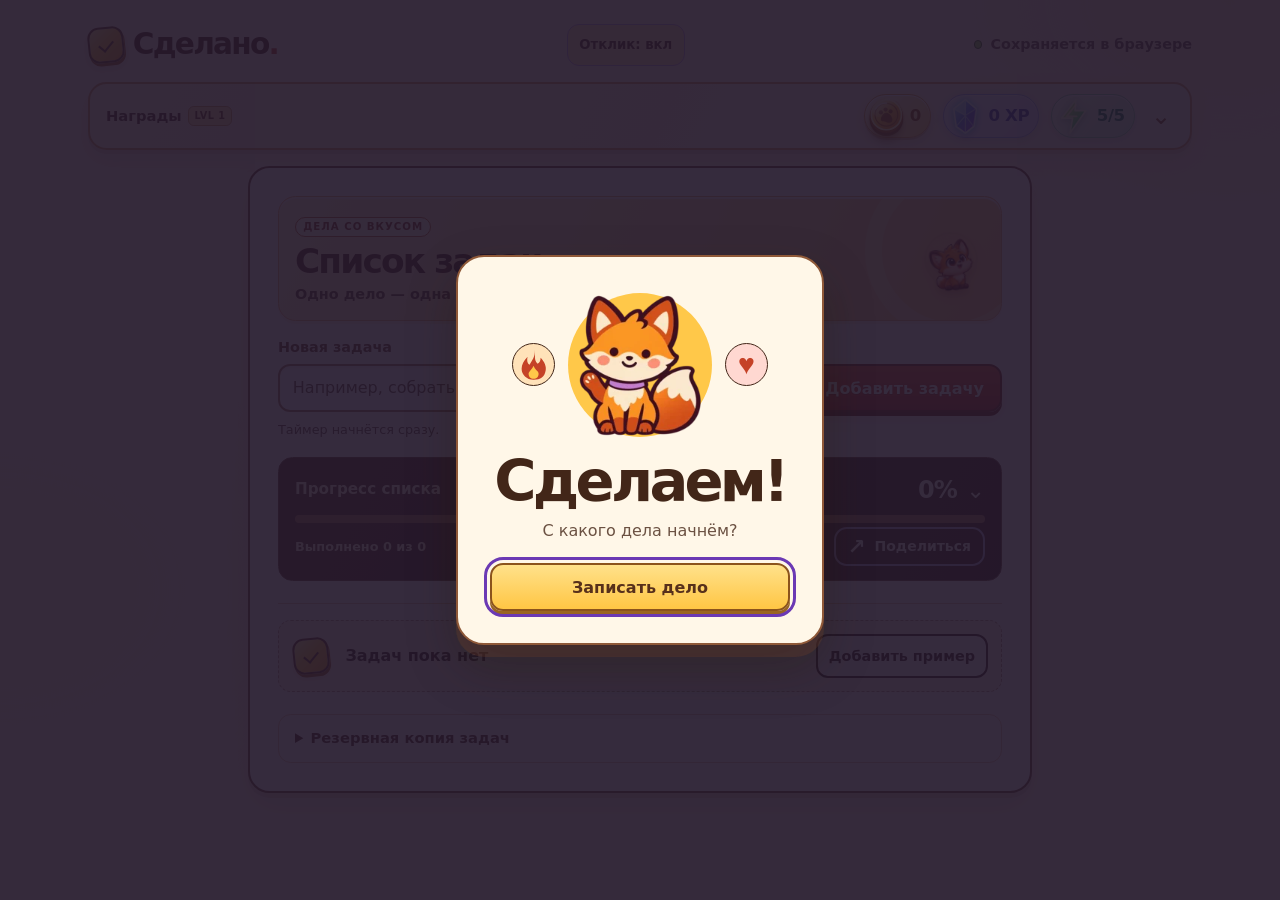
==== index.html @ 636d4db7 "feat(v2): import verified game with binary assets, tests and BitOS architecture" ====
<!doctype html>
<html lang="ru">
  <head>
    <meta charset="utf-8">
    <meta name="viewport" content="width=device-width, initial-scale=1">
    <meta name="description" content="«Сделано» — список дел с таймером. Записал задачу — время пошло. Поставил галочку — увидел, сколько времени дело было открыто. Меньше «потом». Больше «готово». Жми и делай!">
    <meta name="theme-color" content="#fff4df">
    <title>Сделано 2.0 — игровое выполнение задач</title>

    <!-- These tags form the link preview in Telegram, WhatsApp and social feeds. -->
    <meta property="og:type" content="website">
    <meta property="og:locale" content="ru_RU">
    <meta property="og:site_name" content="Сделано">

    <meta property="og:title" content="Хватит кормить задачи «завтраками». Сделано!">
    <meta property="og:description" content="«Сделано» — список дел с таймером. Записал задачу — время пошло. Поставил галочку — увидел, сколько времени дело было открыто. Меньше «потом». Больше «готово». Жми и делай!">
    <!-- Stable, publicly accessible JPEG used in Telegram/WhatsApp and social link cards. -->


    <meta property="og:image:type" content="image/jpeg">
    <meta property="og:image:width" content="1200">
    <meta property="og:image:height" content="630">
    <meta property="og:image:alt" content="Сделано. ШАГ 1 — ЗАПИШИ ЗАДАЧУ. Время пошло. Жми и делай!">
    <meta name="twitter:card" content="summary_large_image">

    <meta name="twitter:image:alt" content="Сделано. ШАГ 1 — ЗАПИШИ ЗАДАЧУ. Время пошло. Жми и делай!">
    <meta name="twitter:title" content="Хватит кормить задачи «завтраками». Сделано!">
    <meta name="twitter:description" content="«Сделано» — список дел с таймером. Записал задачу — время пошло. Поставил галочку — увидел, сколько времени дело было открыто. Меньше «потом». Больше «готово». Жми и делай!">
    <link rel="stylesheet" href="styles.css?v=cloud-1">
    <link rel="stylesheet" href="game-preview.css?v=pause-alert-1">
    <link rel="stylesheet" href="game-juice.css?v=1">
    <link rel="stylesheet" href="brand-flavor.css?v=1">
    <link rel="stylesheet" href="fox-evolution.css?v=1">
    <link rel="stylesheet" href="fox-evolution-art-v2.css?v=1">
    <link rel="stylesheet" href="fox-ceremony.css?v=31">
    <link rel="stylesheet" href="fox-microreactions.css?v=1">
    <script src="clock.js?v=open-time" defer></script>
    <script src="effects.js?v=31" defer></script>
    <script src="game.js?v=5" defer></script>
    <script src="game-preview.js?v=31" defer></script>
    <script src="focus.js?v=pause-alert-1" defer></script>
    <script src="shop.js?v=1" defer></script>
    <script src="game-juice.js?v=1" defer></script>
    <script src="fox-evolution.js?v=31" defer></script>
    <script src="fox-evolution-art-v2.js?v=1" defer></script>
    <script src="fox-ceremony.js?v=31" defer></script>
    <script src="fox-microreactions.js?v=1" defer></script>
    <script src="share-poster.js" defer></script>
    <script src="analytics.js?v=pilot-1" defer></script>
    <script src="backup.js?v=2" defer></script>
    <script src="cloud-config.js?v=1" defer></script>
    <script src="cloud-merge.js?v=2" defer></script>
    <script src="app.js?v=wallet-2" defer></script>
    <script src="cloud-sync.js?v=2" defer></script>
  </head>
  <body>
    <dialog id="welcome" class="welcome" aria-labelledby="welcome-title" aria-describedby="welcome-detail">
      <div class="welcome-art" aria-hidden="true">
        <span class="welcome-spark"><i></i></span>
        <span class="welcome-fox"><img src="assets/fox-mascot.webp" width="144" height="144" alt=""></span>
        <span class="welcome-heart">♥</span>
      </div>
      <h2 id="welcome-title">Сделаем!</h2>
      <p id="welcome-detail">С какого дела начнём?</p>
      <button type="button" id="welcome-start" class="add-button">Записать дело</button>
    </dialog>
    <div class="workspace">
      <header class="site-header">
        <div class="wordmark"><span class="brand-icon" aria-hidden="true"></span> Сделано<span class="wordmark-period">.</span></div>
        <button id="feedback-toggle" class="feedback-toggle" type="button" aria-pressed="true" title="Включить или выключить звук и вибрацию">Отклик: вкл</button>
        <p id="storage-note" class="storage-note"><span aria-hidden="true"></span> Сохраняется в браузере</p>
        <p id="storage-warning" class="storage-warning" role="status" hidden>Сохранение недоступно. Изменения могут исчезнуть после обновления страницы.</p>
      </header>

    <!-- Real XP, coin and energy economy; focus is opt-in and does not block tasks. -->
    <section id="game-preview" class="game-preview" aria-label="Игровые ресурсы">
      <button id="game-preview-toggle" class="game-preview-toggle" type="button" aria-expanded="false" aria-controls="game-preview-details">
        <span class="game-preview-caption"><strong>Награды</strong><small>LVL <span id="game-level-chip">1</span></small></span>
        <span class="game-preview-resources">
          <span id="game-coins" class="game-resource game-resource--coins" aria-label="Монеты: 0">
            <span class="game-resource-icon" aria-hidden="true">
              <svg viewBox="0 0 44 44" focusable="false"><defs><linearGradient id="sdelano-coin" x1="0" y1="0" x2="1" y2="1"><stop stop-color="#fff5a4"/><stop offset=".46" stop-color="#ffc32f"/><stop offset="1" stop-color="#e77908"/></linearGradient></defs><circle cx="22" cy="22" r="20" fill="#ad610d"/><circle cx="22" cy="20" r="18" fill="url(#sdelano-coin)" stroke="#fff2a2" stroke-width="2"/><circle cx="22" cy="20" r="13.6" fill="none" stroke="#bc7011" stroke-width="1.4"/><circle cx="15.4" cy="17.2" r="2.5" fill="#a55c0b"/><circle cx="21" cy="13.8" r="2.5" fill="#a55c0b"/><circle cx="27" cy="16.1" r="2.5" fill="#a55c0b"/><path d="M15.5 24.5c1-4.8 4-7 6.5-7s6 3 7 7c1.2 4.5-3.2 6.3-6.8 4.4-3.2-1.6-7.7.2-6.7-4.4Z" fill="#a55c0b"/><path d="M9 13c4-6 9-7 13-7" fill="none" stroke="#fff5c4" stroke-width="2" stroke-linecap="round"/></svg>
            </span>
            <span class="game-resource-amount">0</span>
          </span>
          <span id="game-xp" class="game-resource game-resource--xp" aria-label="Опыт: 0 XP">
            <span class="game-resource-icon" aria-hidden="true">
              <svg viewBox="0 0 44 44" focusable="false"><defs><linearGradient id="sdelano-crystal" x1="0" y1="0" x2="1" y2="1"><stop stop-color="#a5faff"/><stop offset=".48" stop-color="#6086fc"/><stop offset="1" stop-color="#9d50ee"/></linearGradient></defs><path d="M22 2 35 13l-3 21-10 8-11-8-3-21Z" fill="url(#sdelano-crystal)" stroke="#e0f7ff" stroke-width="2"/><path d="M22 2v40M8 13l14 8 13-8M11 34l11-13 10 13" stroke="#d7f7ff" stroke-opacity=".65" stroke-width="1.4" fill="none"/><path d="M22 2 8 13l14 8Z" fill="#d3feff" fill-opacity=".55"/><path d="M22 21 35 13l-3 21Z" fill="#473bd4" fill-opacity=".28"/></svg>
            </span>
            <span class="game-resource-amount">0 <small>XP</small></span>
          </span>
          <span id="game-energy" class="game-resource game-resource--energy" aria-label="Энергия: 5 из 5">
            <span class="game-resource-icon" aria-hidden="true">
              <svg viewBox="0 0 44 44" focusable="false"><defs><linearGradient id="sdelano-energy" x1="0" y1="0" x2="1" y2="1"><stop stop-color="#e8ff77"/><stop offset=".55" stop-color="#72eb68"/><stop offset="1" stop-color="#18bd9b"/></linearGradient></defs><path d="M25 2 8 24h13l-3 18 19-27H24Z" fill="url(#sdelano-energy)" stroke="#e9ffcb" stroke-width="2" stroke-linejoin="round"/><path d="M25 8 14 22h12" stroke="#fffbc0" stroke-opacity=".8" stroke-width="2" fill="none" stroke-linecap="round"/></svg>
            </span>
            <span class="game-resource-amount">5/5</span>
          </span>
        </span>
        <span class="game-preview-chevron" aria-hidden="true">⌄</span>
      </button>
      <div id="game-preview-details" class="game-preview-details" hidden>
        <div class="game-preview-about">
          <span class="fox-evolution-figure fox-evolution-portrait" data-fox-stage="cub" aria-hidden="true">
            <span class="fox-evolution-halo"></span><span class="fox-evolution-tail"></span>
            <span class="fox-evolution-core">
              <img src="assets/fox-mascot.webp" alt="" width="52" height="52" loading="lazy">
              <span class="game-fox-glasses"></span><span class="game-fox-scarf"></span>
            </span>
            <span class="fox-evolution-crest"></span>
          </span>
          <div>
            <strong>Награды за реальные дела</strong>
            <p>Сделал дело — получи монеты и XP. Фокус добавляет опыт, а энергия восстанавливается со временем.</p>
          </div>
        </div>
        <div class="game-level-details"><span id="game-level-label">Уровень 1</span><span id="game-level-counter">0 / 100 XP</span></div>
        <progress id="game-level-progress" class="game-level-progress" max="100" value="0" aria-label="Опыт к следующему уровню"></progress>
        <section class="fox-evolution-card" aria-label="Рост лисёнка">
          <div class="fox-evolution-card-heading">
            <strong>Лисёнок растёт с тобой</strong>
            <span id="fox-evolution-stage" class="fox-evolution-stage">Малыш · LVL 1</span>
          </div>
          <ol class="fox-evolution-roadmap" aria-label="Четыре стадии взросления">
            <li class="fox-evolution-milestone" data-stage="cub" data-unlocked="true" data-current="true" aria-current="step">Малыш</li>
            <li class="fox-evolution-milestone" data-stage="student" data-unlocked="false" data-current="false">Ученик</li>
            <li class="fox-evolution-milestone" data-stage="hero" data-unlocked="false" data-current="false">Герой</li>
            <li class="fox-evolution-milestone" data-stage="master" data-unlocked="false" data-current="false">Мастер</li>
          </ol>
          <p id="fox-evolution-next" class="fox-evolution-next">До «Ученика» — ещё 250 XP</p>
          <progress id="fox-evolution-progress" class="fox-evolution-progress" value="0" max="250" aria-label="Прогресс роста лисёнка до стадии Ученик"></progress>
        </section>
        <section id="game-focus" class="game-focus" aria-label="Фокус-сессия на 15 минут">
          <div class="game-focus-heading"><strong>Фокус · 15 минут</strong><span id="game-energy-next">Полный заряд</span></div>
          <label class="game-energy-caption" for="game-energy-progress">Заряд для фокуса · 1 единица за 60 минут</label>
          <progress id="game-energy-progress" class="game-energy-progress" value="5" max="5" aria-label="Запас энергии"></progress>
          <div class="game-focus-meter">
            <span id="game-focus-timer" class="game-focus-timer" role="timer" aria-label="Оставшееся время">15:00</span>
            <div class="game-focus-meter-copy"><strong>+5 XP за сессию</strong><span>Максимум 3 бонуса в день</span></div>
          </div>
          <progress id="game-focus-progress" class="game-focus-progress" value="0" max="900000" aria-label="Прогресс фокус-сессии"></progress>
          <div class="game-focus-actions">
            <button id="game-focus-start" type="button">Начать фокус</button>
            <button id="game-focus-pause" type="button" hidden>Пауза</button>
            <button id="game-focus-resume" type="button" hidden>Продолжить</button>
            <button id="game-focus-claim" type="button" hidden>Забрать +5 XP</button>
            <button id="game-focus-cancel" type="button" class="game-focus-cancel" hidden>Отменить</button>
          </div>
          <p id="game-focus-status" class="game-focus-status" role="status" aria-live="polite">Вкладка должна оставаться открытой. При уходе таймер ставится на паузу.</p>
          <div class="game-focus-alert-controls">
            <button id="game-focus-alert-toggle" class="game-focus-alert-toggle" type="button" aria-pressed="false">Уведомление о паузе: выкл</button>
            <p id="game-focus-alert-detail" class="game-focus-alert-detail" aria-live="polite">Необязательно: один сигнал с оставшимся временем, когда фокус встал на паузу.</p>
          </div>
          <p class="game-focus-note">При нулевой энергии список задач работает как обычно. Заряд списывается только при получении бонуса.</p>
        </section>
        <details id="game-shop" class="game-shop">
          <summary><span>Магазин лисёнка</span><span id="game-shop-balance" class="game-shop-wallet">0 монет</span></summary>
          <div class="game-shop-content">
            <div class="game-shop-intro">
              <span class="game-hero-fox game-shop-fox fox-evolution-figure" id="game-shop-fox" data-fox-stage="cub">
                <span class="fox-evolution-halo" aria-hidden="true"></span><span class="fox-evolution-tail" aria-hidden="true"></span>
                <span class="fox-evolution-core">
                  <img src="assets/fox-mascot.webp" width="96" height="96" alt="Лисёнок" loading="lazy">
                  <span class="game-fox-glasses" aria-hidden="true"></span><span class="game-fox-scarf" aria-hidden="true"></span>
                </span>
                <span class="fox-evolution-crest" aria-hidden="true"></span>
              </span>
              <p>Выполняй настоящие дела и украшай своего лисёнка. Монеты игровые, все покупки — только за успехи в приложении.</p>
            </div>
            <ul class="game-shop-grid" aria-label="Предметы магазина">
              <li class="game-shop-card" data-item="scarf">
                <span class="game-shop-icon game-shop-icon--scarf" aria-hidden="true">🧣</span>
                <span class="game-shop-name">Золотой шарфик</span>
                <span class="game-shop-card-status">Цена: 50 монет</span>
                <button class="game-shop-action" type="button">Купить · 50</button>
              </li>
              <li class="game-shop-card" data-item="glasses">
                <span class="game-shop-icon game-shop-icon--glasses" aria-hidden="true">🕶️</span>
                <span class="game-shop-name">Синие очки</span>
                <span class="game-shop-card-status">Цена: 100 монет</span>
                <button class="game-shop-action" type="button">Купить · 100</button>
              </li>
              <li class="game-shop-card" data-item="cosmic">
                <span class="game-shop-icon game-shop-icon--cosmic" aria-hidden="true">🌌</span>
                <span class="game-shop-name">Космическая тема</span>
                <span class="game-shop-card-status">Цена: 150 монет</span>
                <button class="game-shop-action" type="button">Купить · 150</button>
              </li>
              <li class="game-shop-card" data-item="sparkle">
                <span class="game-shop-icon game-shop-icon--sparkle" aria-hidden="true">✨</span>
                <span class="game-shop-name">Искры победы</span>
                <span class="game-shop-card-status">Цена: 200 монет</span>
                <button class="game-shop-action" type="button">Купить · 200</button>
              </li>
            </ul>
            <p id="game-shop-message" class="game-shop-message" role="status" aria-live="polite">Выбирай награду за достигнутые цели. Купленные предметы остаются в коллекции.</p>
            <p class="game-shop-note">Предмет покупается один раз, затем его можно надевать и снимать без дополнительных списаний.</p>
          </div>
        </details>
        <button id="game-preview-try" class="game-preview-try" type="button">Послушать награду (демо)</button>
        <p id="game-preview-feedback" class="game-preview-feedback" role="status" aria-live="polite"></p>
      </div>
      <p id="fox-evolution-notice" class="fox-evolution-notice" role="status" aria-live="polite" hidden></p>
    </section>

      <main>
        <section id="shared-achievement" class="shared-achievement" aria-labelledby="shared-achievement-heading" hidden>
          <span class="shared-kicker">Тебе бросили вызов</span>
          <h2 id="shared-achievement-heading">Чей-то результат — твой повод начать!</h2>
          <p id="shared-achievement-detail"></p>
          <button id="shared-start" class="shared-start-button" type="button">Начать свои задачи</button>
        </section>
        <div class="board">
          <section class="task-panel" aria-labelledby="page-heading">
            <div class="mini-hero">
              <div>
                <p class="flavor-kicker">Дела со вкусом</p>
                <h1 id="page-heading" tabindex="-1">Список задач</h1>
                <p>Одно дело — одна победа. Прожарим?</p>
              </div>
              <span class="game-hero-fox fox-evolution-figure" data-fox-stage="cub" aria-hidden="true">
                <span class="fox-evolution-halo"></span><span class="fox-evolution-tail"></span>
                <span class="fox-evolution-core">
                  <img class="hero-mascot" src="assets/fox-mascot.webp" width="64" height="64" alt="" decoding="async">
                  <span class="game-fox-glasses"></span><span class="game-fox-scarf"></span>
                </span>
                <span class="fox-evolution-crest"></span>
              </span>
            </div>
            <form id="task-form">
              <label for="task-title">Новая задача</label>
              <div class="form-controls">
                <input id="task-title" name="title" type="text" placeholder="Например, собрать рюкзак" maxlength="200" autocomplete="off" aria-describedby="timer-hint" required>
                <button class="add-button" type="submit">Добавить задачу</button>
              </div>
            </form>
            <div class="task-feedback">
              <p id="timer-hint" class="timer-hint">Таймер начнётся сразу.</p>
              <button id="next-break" class="task-break" type="button" hidden>Передохнуть</button>
            </div>

          <aside id="progress-panel" class="progress-panel" data-stage="first" aria-labelledby="progress-heading">
            <button id="progress-toggle" class="progress-toggle" type="button" aria-expanded="false" aria-controls="progress-details">
              <span id="progress-heading" class="progress-label">Прогресс списка</span>
              <span id="percentage" class="percentage" aria-hidden="true">0%</span>
              <span class="progress-chevron" aria-hidden="true">⌄</span>
            </button>
            <progress id="progress" max="100" value="0" aria-label="Доля выполненных задач"></progress>
            <div class="progress-meta">
              <p id="progress-summary" class="progress-summary" role="status">Выполнено 0 из 0</p>
            <div class="share-progress-block">
              <button id="share-progress" aria-label="Поделиться прогрессом" class="share-progress-button" type="button" aria-haspopup="dialog" aria-controls="share-dialog" aria-describedby="share-progress-hint">
                <span class="share-arrow" aria-hidden="true">↗</span>
                Поделиться
              </button>
              <p id="share-progress-hint" class="share-progress-hint">Личные задачи останутся у тебя.</p>
            </div>
            </div>
            <div id="progress-details" hidden>
            <section id="first-step-guide" class="first-step-guide" aria-labelledby="first-step-title">
              <p id="first-step-label" class="first-step-kicker">МИССИЯ 1 ИЗ 2</p>
              <h3 id="first-step-title">Запиши одно небольшое дело</h3>
              <p id="first-step-detail">Например, собрать рюкзак.</p>
              <button id="first-step-cta" class="first-step-button" type="button">Записать первый шаг</button>
            </section>
            <section id="first-win-card" class="first-win-card" aria-labelledby="first-win-title" hidden>
              <h3 id="first-win-title">Первый шаг сделан!</h3>
              <p id="first-win-detail">Твоё первое дело готово.</p>
              <div class="first-win-actions">
                <button id="first-win-next" class="first-win-next" type="button">Записать ещё одно дело</button>
                <button id="first-win-share" class="first-win-share" type="button">Поделиться победой</button>
              </div>
            </section>
            <section id="three-steps-card" class="three-steps-card" aria-labelledby="three-steps-title" hidden>
              <p class="three-steps-kicker">ДОСТИЖЕНИЕ ОТКРЫТО</p>
              <div class="three-steps-number" aria-hidden="true">3</div>
              <h3 id="three-steps-title">3 ШАГА СДЕЛАНО!</h3>
              <p class="three-steps-description">Теперь твой рекорд — три готовых дела.</p>
              <div class="three-steps-actions">
                <button id="three-steps-next" class="three-steps-next" type="button">Следующий шаг</button>
                <button id="three-steps-share" class="three-steps-share" type="button">Поделиться достижением</button>
              </div>
            </section>
            <div id="next-action" class="next-action" hidden>
              <p id="next-step">Следующий шаг</p>
              <p id="next-detail">Выберите дело, которое хотите сделать первым.</p>
              <button id="next-action-button" class="next-action-button" type="button">Продолжить</button>
            </div>
            <section class="milestone-roadmap" aria-labelledby="milestone-heading">
              <div class="milestone-roadmap-heading">
                <h3 id="milestone-heading">Достижения</h3>
                <span class="milestone-record" id="milestone-record">Рекорд списка — 0</span>
              </div>
              <ol id="milestone-track" class="milestone-track" aria-label="Этапы достижений">
                <li data-goal="1" aria-label="1 шаг: ещё не достигнуто">
                  <span class="milestone-mark" aria-hidden="true">1</span><span class="milestone-label">СТАРТ</span>
                </li>
                <li data-goal="3" aria-label="3 шага: ещё не достигнуто">
                  <span class="milestone-mark" aria-hidden="true">3</span><span class="milestone-label">РИТМ</span>
                </li>
                <li data-goal="5" aria-label="5 шагов: ещё не достигнуто">
                  <span class="milestone-mark" aria-hidden="true">5</span><span class="milestone-label">ТЕМП</span>
                </li>
                <li data-goal="10" aria-label="10 шагов: ещё не достигнуто">
                  <span class="milestone-mark" aria-hidden="true">10</span><span class="milestone-label">СЕРИЯ</span>
                </li>
              </ol>
              <progress id="milestone-next-progress" class="milestone-next-progress" max="1" value="0" aria-label="Прогресс к следующему достижению"></progress>
              <p id="milestone-next-label" class="milestone-next-label" role="status">До отметки 1 — ещё 1 дело.</p>
            </section>
            </div>
          </aside>

            <div class="task-section">
              <div id="filter-group" class="filters" role="group" aria-label="Фильтр задач" hidden>
                <button type="button" data-filter="all" aria-pressed="true">Все</button>
                <button type="button" data-filter="active" aria-pressed="false">В работе</button>
                <button type="button" data-filter="done" aria-pressed="false">Готово</button>
              </div>
              <p id="completion-hint" hidden>После галочки покажем следующее дело, а в конце — «Готово».</p>
              <ul id="tasks" class="task-list" role="list"></ul>
              <button id="completed-toggle" class="completed-toggle" type="button" aria-controls="tasks" aria-expanded="false" hidden>
                <span id="completed-toggle-label">Показать выполненные · 0</span>
                <span class="completed-chevron" aria-hidden="true">⌄</span>
              </button>
              <div id="empty-state" class="empty-state">
                <span class="empty-icon brand-icon" aria-hidden="true"></span>
                <div><p><strong>Задач пока нет</strong></p></div>
                <button id="sample-button" class="outline-button" type="button">Добавить пример</button>
              </div>
              <p id="pilot-note" class="pilot-note" hidden>
                Ты участвуешь в исследовании «Сделано». Счётчики хранятся только на этом устройстве.
                <a href="pilot/">Посмотреть результат и отправить отзыв</a>
              </p>
              <div id="filtered-empty" class="filtered-empty" hidden>
                <p id="filtered-message"></p>
                <button id="clear-filter" class="outline-button" type="button">Показать все</button>
              </div>

              <details id="cloud-sync" class="backup-tools cloud-sync" hidden>
                <summary>Синхронизация между устройствами</summary>
                <div class="backup-content">
                  <p>По желанию подключи облачный аккаунт. Задачи и их названия будут храниться в защищённой базе Supabase и доступны на твоих устройствах. Без входа всё остаётся только в браузере.</p>
                  <div id="cloud-auth-actions">
                    <label for="cloud-email">Электронная почта для входа</label>
                    <input id="cloud-email" type="email" autocomplete="email" required placeholder="you@example.com">
                    <button id="cloud-signin" class="backup-button" type="button">Получить ссылку для входа</button>
                  </div>
                  <div id="cloud-signed-in" hidden>
                    <p>Аккаунт: <strong id="cloud-account"></strong></p>
                    <div class="backup-preview">
                      <button id="cloud-sync-now" class="backup-button" type="button">Синхронизировать сейчас</button>
                      <button id="cloud-signout" class="backup-cancel" type="button">Выйти</button>
                    </div>
                  </div>
                  <div class="backup-preview">
                    <button id="cloud-wallet-toggle" class="backup-button" type="button" hidden>Включить перенос монет и магазина</button>
                  </div>
                  <p id="cloud-wallet-detail" class="backup-hint">Игровые ресурсы пока хранятся только на этом устройстве.</p>
                  <p id="cloud-status" class="backup-status" role="status" aria-live="polite"></p>
                  <p class="backup-hint">Нужен интернет. Если изменения на устройствах конфликтуют, синхронизация останавливается без перезаписи. Перед подключением сохрани резервную копию JSON.</p>
                </div>
              </details>
              <details id="backup-tools" class="backup-tools">
                <summary>Резервная копия задач</summary>
                <div class="backup-content">
                  <p>Полная копия v2 сохраняет задачи, достижения, монеты, XP, энергию и купленные предметы. Файл содержит личные названия задач — никому не передавай без необходимости.</p>
                  <button id="backup-download" class="backup-button" type="button">Скачать полную копию (.json)</button>
                  <label for="backup-file">Восстановить из файла</label>
                  <input id="backup-file" type="file" accept=".json,application/json" aria-describedby="backup-file-hint">
                  <p id="backup-file-hint" class="backup-hint">Поддерживаются копии v1 и v2. Задачи добавляются без дублей. Кошелёк v2 переносится только в пустую игровую коллекцию либо при точном совпадении: разные непустые кошельки не складываются.</p>
                  <div id="backup-preview" class="backup-preview" hidden>
                    <p id="backup-preview-summary"></p>
                    <button id="backup-import" class="backup-button" type="button">Добавить задачи из копии</button>
                    <button id="backup-cancel" class="backup-cancel" type="button">Отмена</button>
                  </div>
                  <p id="backup-status" class="backup-status" role="status" aria-live="polite"></p>
                </div>
              </details>
            </div>
          </section>


        </div>
      </main>
    </div>

    <template id="task-template">
      <li class="task">
        <label class="task-label">
          <input class="task-checkbox" type="checkbox" aria-describedby="completion-hint">
          <span class="task-copy"><span class="task-title"></span><span class="task-clock"></span></span>
        </label>
        <button class="edit-button" type="button"><span aria-hidden="true">✎</span></button>
        <button class="delete-button" type="button"><span class="trash-icon" aria-hidden="true"></span></button>
        <form class="task-edit-form" hidden>
          <label class="task-edit-label">Название задачи
            <input class="task-edit-input" type="text" maxlength="200" autocomplete="off" required>
          </label>
          <div class="task-edit-actions">
            <button class="task-edit-save" type="submit">Сохранить</button>
            <button class="task-edit-cancel" type="button">Отмена</button>
          </div>
        </form>
      </li>
    </template>
    <dialog id="share-dialog" class="share-dialog" aria-labelledby="share-dialog-title" aria-describedby="share-dialog-description">
      <div class="share-dialog-header">
        <h2 id="share-dialog-title">Поделиться результатом</h2>
        <button id="share-close" class="share-close" type="button" aria-label="Закрыть окно отправки">×</button>
      </div>
      <div class="share-score">
        <strong id="share-preview-percentage">0%</strong>
        <span id="share-preview-summary">Выполнено 0 из 0</span>
      </div>
      <p id="share-dialog-description" class="share-dialog-description">Отправь карточку и ссылку другу.</p>
      <div id="share-empty-action" class="share-empty-action" hidden>
        <p>Добавь первую задачу, чтобы поделиться прогрессом.</p>
        <button id="share-create-task" class="share-primary" type="button">Записать задачу</button>
      </div>
      <div id="share-actions" class="share-actions">
        <div class="share-photo-options">
          <img id="share-poster-preview" class="share-personal-preview" src="assets/share-step-1-v2.jpg" width="1200" height="630" loading="lazy" alt="ШАГ: запиши первую задачу — твой ход!">
          <button id="share-image-native" class="share-primary" type="button" hidden>Отправить карточку и ссылку</button>
          <a id="share-image-download" class="share-photo-download" href="assets/share-step-1-v2.jpg" download="sdelano-shag-1.jpg">Скачать общий постер</a>
        </div>
        <button id="share-copy" class="share-copy-button" type="button">Скопировать текст и ссылку</button>
        <button id="share-native" class="share-copy-button" type="button" hidden>Отправить только ссылку</button>
        <div class="share-providers" role="group" aria-label="Отправить ссылку">
          <a id="share-telegram" href="https://t.me/" target="_blank" rel="noopener noreferrer">Ссылка в Telegram</a>
          <a id="share-whatsapp" href="https://wa.me/" target="_blank" rel="noopener noreferrer">Ссылка в WhatsApp</a>
        </div>
        <details id="share-manual" class="share-manual">
          <summary>Показать текст и ссылку</summary>
          <label class="share-field-label" for="share-ready-text">Текст для отправки вручную</label>
          <textarea id="share-ready-text" class="share-ready-text" rows="5" readonly spellcheck="false"></textarea>
        </details>
      </div>
      <p id="share-feedback" class="share-feedback" role="status" aria-live="polite"></p>
    </dialog>
  </body>
</html>
---- styles.css ----
:root {
  color-scheme: light;
  --paper: #fff7e7;
  --card: #fffdf7;
  --ink: #2c1922;
  --muted: #69534e;
  --line: #e7d4b9;
  --red: #bd351f;
  --plum: #2e2250;
  --lilac: #eadfff;
  --sun: #ffd45f;
  --lime: #e0f58e;
  --focus: #6636a3;
  font-family: "Segoe UI", system-ui, sans-serif;
  color: var(--ink);
  background: var(--paper);
  line-height: 1.5;
}

*, *::before, *::after { box-sizing: border-box; }
[hidden] { display: none !important; }
body, p, h1, h2 { margin: 0; }
button, input { font: inherit; }
button { cursor: pointer; }

:focus-visible {
  outline: 3px solid var(--focus);
  outline-offset: 3px;
}

.workspace {
  width: min(100% - 3rem, 69rem);
  margin-inline: auto;
  padding-block: 1.5rem 3rem;
}

.site-header {
  display: flex;
  align-items: center;
  justify-content: space-between;
  gap: .75rem 1.5rem;
  flex-wrap: wrap;
  margin-block-end: .85rem;
}

.wordmark {
  display: flex;
  align-items: center;
  font-size: 1.55rem;
  font-weight: 850;
  letter-spacing: -.055em;
  line-height: 1;
}

.wordmark-period { color: var(--red); }

.brand-icon {
  display: grid;
  flex: 0 0 auto;
  place-items: center;
  width: 2.25rem;
  aspect-ratio: 1;
  margin-inline-end: .55rem;
  border: 2px solid var(--ink);
  border-radius: .7rem;
  color: var(--ink);
  background: var(--sun);
  transform: rotate(-6deg);
}

.brand-icon::before {
  width: .9rem;
  height: .55rem;
  border: solid currentColor;
  border-width: 0 0 .17rem .17rem;
  content: "";
  transform: translateY(-12%) rotate(-45deg);
}

.storage-note, .storage-warning {
  font-size: .9rem;
  font-weight: 600;
}

.storage-note {
  display: flex;
  align-items: center;
  gap: .5rem;
  color: var(--muted);
}

.storage-note span {
  width: .55rem;
  aspect-ratio: 1;
  border: 1px solid #426525;
  border-radius: 50%;
  background: #9cce5e;
}

.storage-warning { color: #a02920; }

.add-button, .outline-button {
  display: inline-flex;
  align-items: center;
  justify-content: center;
  min-height: 3rem;
  padding: .65rem 1rem;
  border: 2px solid var(--ink);
  border-radius: .75rem;
  font-weight: 750;
  line-height: 1.2;
  text-align: center;
}

.add-button {
  box-shadow: 0 .22rem 0 var(--ink);
}

.add-button:active {
  box-shadow: 0 .06rem 0 var(--ink);
  transform: translateY(.16rem);
}

.board {
  display: grid;
  grid-template-columns: minmax(0, 1.82fr) minmax(16rem, 1fr);
  align-items: start;
  gap: clamp(.9rem, 2.5vw, 1.5rem);
}

.task-panel, .progress-panel {
  min-width: 0;
  padding: clamp(1rem, 3vw, 1.75rem);
  border: 1.5px solid var(--ink);
  border-radius: 1.35rem;
  box-shadow: 0 .2rem 0 #2c192233;
}

.task-panel { background: var(--card); }

.mini-hero {
  display: flex;
  align-items: center;
  justify-content: space-between;
  gap: .5rem;
  margin-block-end: .95rem;
  padding: clamp(.75rem, 3vw, 1rem);
  border-radius: .9rem;
  background: var(--lilac);
}

.mini-hero h1 {
  font-size: clamp(1.65rem, 5vw, 2.15rem);
  font-weight: 850;
  line-height: 1.12;
  letter-spacing: -.04em;
}

.mini-hero p {
  margin-block-start: .3rem;
  color: var(--plum);
  font-size: .9rem;
  line-height: 1.35;
}

.hero-mascot {
  display: block;
  flex: none;
  width: clamp(3.25rem, 14vw, 4.25rem);
  height: auto;
  animation: mascot-hello .6s ease-out;
}

/* The regular form is ready underneath the brief first-visit greeting. */
.welcome {
  width: min(23rem, calc(100% - 2rem));
  max-height: calc(100% - 2rem);
  margin: auto;
  padding: clamp(1.25rem, 5vw, 2rem);
  border: 2px solid var(--ink);
  border-radius: 1.75rem;
  box-shadow: 0 .4rem 0 var(--ink);
  color: var(--ink);
  background: var(--paper);
  text-align: center;
}
.welcome::backdrop { background: #21162be8; }
.welcome-art {
  display: flex;
  align-items: center;
  justify-content: center;
  gap: clamp(.35rem, 2vw, .8rem);
  margin: .25rem auto 1rem;
}
.welcome-fox {
  display: grid;
  place-items: center;
  width: min(48%, 9rem);
  aspect-ratio: 1;
  border-radius: 50%;
  background: var(--sun);
}
.welcome-fox img { display: block; width: 100%; height: auto; }
.welcome-spark, .welcome-heart {
  display: grid;
  width: 2.7rem;
  height: 2.7rem;
  place-items: center;
  border: 1.5px solid var(--ink);
  border-radius: 50%;
}
.welcome-spark { background: #ffe2b9; }
.welcome-spark i {
  position: relative;
  width: 26px;
  height: 30px;
  background: var(--red);
  clip-path: path("M14 0C15 6 13 10 17 14C19 13 20 11 20 8C24 12 26 17 25 21C24 27 20 30 13 30C6 30 1 25 1 19C1 15 3 11 7 7C6 11 7 14 9 15C11 11 15 7 14 0Z");
}
.welcome-spark i::after {
  position: absolute;
  inset: 0;
  background: var(--sun);
  clip-path: path("M13 16C14 20 18 21 18 24C18 27 16 29 13 29C10 29 8 27 8 24C8 22 11 20 13 16Z");
  content: "";
}
.welcome-heart {
  color: var(--red);
  background: #ffd8d1;
  font: 1.8rem/1 Georgia, serif;
}
.welcome h2 {
  font-size: clamp(2.8rem, 10vw, 3.6rem);
  font-weight: 900;
  letter-spacing: -.065em;
  line-height: 1;
}
.welcome p { margin: .55rem 0 1.25rem; color: var(--muted); }
.welcome .add-button { width: 100%; background: var(--sun); color: var(--ink); }
.progress-panel[data-stage="done"] .percentage::after {
  margin-inline-start: .22em;
  color: #ffb6af;
  font: .48em/1 Georgia, serif;
  vertical-align: middle;
  content: "♥" / "";
}
@keyframes welcome-pop {
  from { transform: translateY(.3rem) scale(.88); opacity: .55; }
  to { transform: none; opacity: 1; }
}
@media (prefers-reduced-motion: no-preference) {
  .welcome[open] .welcome-spark { animation: welcome-pop .3s ease-out backwards; }
  .welcome[open] .welcome-fox { animation: welcome-pop .4s .22s ease-out backwards; }
  .welcome[open] .welcome-heart { animation: welcome-pop .38s .6s ease-out backwards; }
}
@media (max-height: 26rem) {
  .welcome { padding: .8rem 1.25rem; }
  .welcome-art { margin: 0 auto .4rem; }
  .welcome-fox { width: 4.5rem; }
  .welcome h2 { font-size: 2.2rem; }
  .welcome p { margin: .2rem 0 .65rem; }
}

#task-form > label {
  display: block;
  width: fit-content;
  margin-block-end: .375rem;
  color: var(--muted);
  font-size: .9rem;
  font-weight: 650;
}

.form-controls {
  display: flex;
  gap: .625rem;
}

#task-title {
  flex: 1 1 0;
  min-width: 0;
  min-height: 3rem;
  padding: .55rem .8rem;
  border: 1.5px solid #967c72;
  border-radius: .75rem;
  color: var(--ink);
  background: #fff;
}

#task-title::placeholder { color: var(--muted); }

.add-button {
  color: #fff8e9;
  background: var(--red);
}

.add-button:hover { background: #9f2919; }

.task-section {
  margin-block-start: 1.35rem;
  padding-block-start: 1.05rem;
  border-block-start: 1px solid var(--line);
}

.filters {
  display: flex;
  flex-wrap: wrap;
  gap: .5rem;
  margin-block-end: .8rem;
}

.filters button {
  max-width: 100%;
  min-height: 2.75rem;
  padding: .4rem .75rem;
  border: 1px solid #ba9e8b;
  border-radius: .65rem;
  color: var(--ink);
  background: var(--card);
  font-size: .9rem;
  font-weight: 650;
  overflow-wrap: anywhere;
}

.filters button:hover { background: var(--paper); }
.filters button[aria-pressed="true"] {
  border-color: var(--plum);
  color: var(--plum);
  background: var(--lilac);
}

.task-list {
  display: grid;
  gap: .5rem;
  margin: 0;
  padding: 0;
  list-style: none;
}

.task {
  display: flex;
  align-items: center;
  gap: .25rem;
  padding-inline-end: .375rem;
  border: 1px solid #ddc9b0;
  border-radius: .75rem;
  background: #fff8e9;
}

.task:has(.task-checkbox:checked) {
  border-color: #bdcf8e;
  background: #f0f7dc;
}

.task-label {
  display: flex;
  flex: 1;
  align-items: center;
  gap: .7rem;
  min-width: 0;
  min-height: 3.15rem;
  padding: .625rem .7rem;
  cursor: pointer;
}

.task-checkbox {
  flex: 0 0 auto;
  width: 1.5rem;
  height: 1.5rem;
  margin: 0;
  accent-color: #446124;
  cursor: pointer;
}

.task-title { overflow-wrap: anywhere; }

.task:has(.task-checkbox:checked) .task-title {
  color: #495339;
  text-decoration: line-through;
}

.delete-button {
  display: grid;
  flex: 0 0 auto;
  place-items: center;
  width: 2.75rem;
  height: 2.75rem;
  padding: 0;
  border: 1px solid transparent;
  border-radius: .55rem;
  color: var(--muted);
  background: transparent;
}

.delete-button:hover {
  color: #971c29;
  background: #f9e3df;
}

.trash-icon {
  position: relative;
  width: .75rem;
  height: .75rem;
  margin-top: .25rem;
  border: 1.5px solid currentColor;
  border-top: 0;
  border-radius: 0 0 .15rem .15rem;
}

.trash-icon::before, .trash-icon::after {
  position: absolute;
  left: 50%;
  content: "";
  transform: translateX(-50%);
}

.trash-icon::before {
  top: -.125rem;
  width: 1rem;
  border-top: 1.5px solid;
}

.trash-icon::after {
  top: -.3125rem;
  width: .375rem;
  height: .25rem;
  border: 1.5px solid;
  border-bottom: 0;
  border-radius: .125rem .125rem 0 0;
}

.empty-state, .filtered-empty {
  display: flex;
  flex-wrap: wrap;
  align-items: center;
  gap: .65rem .9rem;
  padding: .8rem;
  border: 1px dashed #bb9c81;
  border-radius: .8rem;
  background: var(--paper);
}

.empty-state > div, .filtered-empty > p { flex: 1 1 11rem; }
.empty-icon { margin-inline: .1rem; background: var(--lilac); }

.outline-button {
  min-height: 2.75rem;
  padding-inline: .7rem;
  color: var(--ink);
  background: var(--card);
  font-size: .9rem;
}

.outline-button:hover { background: var(--lilac); }

.progress-panel {
  --progress-track: #655580;
  --progress-fill: var(--sun);
  --progress-muted: #e9dffb;
  color: #fff8e9;
  background: var(--plum);
}

.progress-panel[data-stage="done"] {
  --progress-track: #b2c879;
  --progress-fill: #42561f;
  --progress-muted: #34441f;
  color: var(--ink);
  background: var(--lime);
}

.progress-panel h2 {
  color: var(--progress-muted);
  font-size: 1.05rem;
  font-weight: 750;
}

.percentage {
  margin-block: .2rem .65rem;
  font-size: clamp(2.6rem, 6vw, 4.35rem);
  font-weight: 830;
  line-height: 1;
  letter-spacing: -.07em;
  font-variant-numeric: tabular-nums;
}

#progress {
  display: block;
  width: 100%;
  height: .625rem;
  overflow: hidden;
  appearance: none;
  border: 0;
  border-radius: 1rem;
  accent-color: var(--progress-fill);
  color: var(--progress-fill);
  background: var(--progress-track);
}

#progress::-webkit-progress-bar { background: var(--progress-track); }
#progress::-webkit-progress-value { border-radius: 1rem; background: var(--progress-fill); }
#progress::-moz-progress-bar { border-radius: 1rem; background: var(--progress-fill); }

.progress-summary {
  margin-block-start: .6rem;
  color: var(--progress-muted);
  font-weight: 650;
}

/* Share a small win without revealing the private task list. */
.share-progress-block {
  display: flex;
  flex-direction: column;
  align-items: flex-start;
  gap: .45rem;
  margin-block-start: 1rem;
}
.share-progress-button {
  display: inline-flex;
  align-items: center;
  justify-content: center;
  gap: .55rem;
  width: 100%;
  min-height: 3rem;
  padding: .65rem .85rem;
  border: 2px solid #fff8e9;
  border-radius: .8rem;
  color: #2e2250;
  background: var(--sun);
  font-weight: 850;
  line-height: 1.2;
  text-align: center;
  box-shadow: 0 .2rem 0 #1e1436;
  transition: transform .15s ease, box-shadow .15s ease;
}
.share-progress-button:not(:disabled):hover { background: #ffe18a; }
.progress-panel[data-stage="first"] .share-progress-button {
  border-color: #bcabdc;
  color: #fff8e9;
  background: transparent;
  box-shadow: none;
}
.progress-panel[data-stage="first"] .share-progress-button:hover { background: #493969; }
.share-progress-button:not(:disabled):active {
  transform: translateY(.15rem);
  box-shadow: 0 .05rem 0 #1e1436;
}
.share-progress-button:disabled {
  cursor: not-allowed;
  opacity: .55;
  box-shadow: none;
}
.share-arrow { font-size: 1.35rem; line-height: .8; }
.share-progress-hint {
  color: var(--progress-muted);
  font-size: .77rem;
  line-height: 1.4;
}
.progress-panel[data-stage="done"] .share-progress-button {
  border-color: #34441f;
  color: #fffdf7;
  background: #34441f;
  box-shadow: 0 .2rem 0 #899c51;
}
.progress-panel[data-stage="done"] .share-progress-button:hover { background: #425b29; }
@media (prefers-reduced-motion: reduce) {
  .share-progress-button { transition: none; }
  .share-progress-button:not(:disabled):active { transform: none; }
}

.next-action {
  margin-block-start: .95rem;
  padding-block-start: .85rem;
  border-block-start: 1px solid var(--progress-track);
}

#next-step { font-weight: 750; }
#next-detail { margin-block-start: .15rem; color: var(--progress-muted); }
.next-action:is([data-completion], [data-break]) {
  padding: .85rem;
  border: 1.5px solid #42561f;
  border-radius: .9rem;
  color: var(--ink);
  background: #f0f7dc;
}
.next-action[data-break] { background: var(--paper); }
.next-action:is([data-completion], [data-break]) #next-step { color: #34441f; font-size: 1.2rem; }
.next-action:is([data-completion], [data-break]) #next-detail { color: #495339; }

@media (max-width: 47rem) {
  .board { grid-template-columns: minmax(0, 1fr); }
}

@media (max-width: 35rem) {
  .workspace { width: calc(100% - 1.5rem); padding-block-start: 1rem; }
  .brand-icon { width: min(2.25rem, 10vw); margin-inline-end: min(.55rem, 2.75vw); }
  .task-panel, .progress-panel { padding: min(1.25rem, 5vw); }
  .task-label { gap: .6rem; padding-inline: min(.7rem, 3vw); }
  .delete-button { width: 44px; height: 44px; }
}

@media (max-width: 28rem) {
  .form-controls { flex-direction: column; }
  #task-title { flex: auto; }
}

@media (prefers-reduced-motion: reduce) {
  .add-button:active { transform: none; }
}


.feedback-toggle {
  min-height: 2.6rem;
  padding: .45rem .7rem;
  border: 1.5px solid #bba0df;
  border-radius: .75rem;
  color: var(--plum);
  background: var(--lilac);
  font-size: .83rem;
  font-weight: 750;
  white-space: nowrap;
}
.feedback-toggle[aria-pressed="false"] {
  border-color: var(--line);
  color: var(--muted);
  background: var(--card);
}
.feedback-toggle:active, .filters button:active, .delete-button:active {
  transform: scale(.965);
}

.task-feedback {
  display: flex;
  flex-wrap: wrap;
  align-items: center;
  column-gap: .65rem;
  margin-top: .55rem;
}
.timer-hint {
  margin: 0;
  color: var(--muted);
  font-size: .8rem;
  line-height: 1.45;
}
.timer-hint[data-completion] {
  color: #3b6d29;
  font-weight: 750;
}
.task-break {
  min-height: 2.75rem;
  padding: .25rem .45rem;
  border: 0;
  color: var(--ink);
  background: transparent;
  font-size: .82rem;
  text-decoration: underline;
}
.task { position: relative; }
.task-copy {
  display: flex;
  flex: 1;
  flex-direction: column;
  justify-content: center;
  gap: .15rem;
  min-width: 0;
}
.task-title { font-weight: 660; }
.task-clock {
  display: block;
  color: #785f4b;
  font-size: .78rem;
  line-height: 1.3;
  font-variant-numeric: tabular-nums;
  overflow-wrap: anywhere;
}
.task-clock::before { content: "◷ "; font-size: 1.03em; }
.task-finished .task-clock { color: #3b6d29; font-weight: 700; }
.task-celebrate { animation: task-pop .45s ease-out; }
.task-celebrate::after {
  position: absolute;
  z-index: 1;
  top: -.8rem;
  right: 1.8rem;
  color: #9b3d92;
  font-size: 1.3rem;
  font-weight: 800;
  content: "✦  ✧  ✦";
  pointer-events: none;
  animation: sparkle .9s ease-out both;
}

@keyframes mascot-hello {
  0%, 100% { transform: translateY(0); }
  45% { transform: translateY(-.25rem) rotate(-6deg); }
}
@keyframes task-pop {
  0% { transform: scale(1); }
  35% { transform: scale(1.018); }
  100% { transform: scale(1); }
}
@keyframes sparkle {
  0% { opacity: 0; transform: translateY(.8rem) scale(.6); }
  30% { opacity: 1; }
  100% { opacity: 0; transform: translateY(-1.15rem) scale(1.15); }
}
@media (max-width: 35rem) {
  .site-header { gap: .4rem; }
  .storage-note { display: none; }
  .task-clock { font-size: .75rem; }
}
@media (prefers-reduced-motion: reduce) {
  .hero-mascot { animation: none; }
  .task-celebrate, .task-celebrate::after { animation: none; }
  .task-celebrate::after { content: none; }
  .feedback-toggle:active, .filters button:active, .delete-button:active { transform: none; }
}

/* Conversion-focused progress sharing: visible choices, social proof, CTA. */
.shared-achievement {
  margin-block-end: 1rem;
  padding: clamp(1rem, 3vw, 1.6rem);
  border: 2px solid #2c1922;
  border-radius: 1rem;
  background: #e0f58e;
  box-shadow: 0 .25rem 0 #2c1922;
}
.shared-kicker {
  display: block;
  margin-block-end: .35rem;
  font-size: .77rem;
  font-weight: 850;
  letter-spacing: .045em;
  text-transform: uppercase;
}
.shared-achievement h2 {
  margin-block-end: .45rem;
  font-size: clamp(1.35rem, 4.5vw, 2rem);
  font-weight: 850;
  line-height: 1.15;
}
.shared-achievement p { margin-block-end: .8rem; max-width: 44rem; }
.shared-start-button, .share-primary {
  min-height: 2.8rem;
  padding: .65rem 1rem;
  border: 2px solid #2c1922;
  border-radius: .65rem;
  color: #fff8e9;
  background: #bd351f;
  font-weight: 800;
}
.shared-start-button:hover, .share-primary:hover { background: #a92b17; }
.share-dialog {
  width: min(calc(100vw - 1.25rem), 33rem);
  max-height: min(90dvh, 50rem);
  margin: auto;
  padding: clamp(1rem, 4vw, 1.5rem);
  overflow: auto;
  border: 2px solid #2c1922;
  border-radius: 1.15rem;
  color: #2c1922;
  background: #fffdf7;
  box-shadow: 0 1rem 4rem #20152c44;
}
.share-dialog::backdrop { background: #25153d99; }
.share-dialog-header {
  display: flex;
  justify-content: space-between;
  align-items: flex-start;
  gap: .75rem;
}
.share-dialog-header h2 {
  margin: 0;
  font-size: clamp(1.25rem, 4vw, 1.6rem);
  font-weight: 850;
  line-height: 1.2;
}
.share-close {
  flex: 0 0 auto;
  width: 2.8rem;
  height: 2.8rem;
  border: 1.5px solid #e7d4b9;
  border-radius: .65rem;
  color: #2c1922;
  background: #fff7e7;
  font-size: 1.7rem;
  line-height: 1;
}
.share-close:hover { background: #eadfff; }
.share-score {
  display: flex;
  align-items: baseline;
  flex-wrap: wrap;
  gap: .35rem .8rem;
  margin-block: 1rem .75rem;
  padding: .85rem 1rem;
  border: 2px solid #2c1922;
  border-radius: .9rem;
  color: #fff8e9;
  background: #2e2250;
}
.share-score strong {
  font-size: clamp(1.6rem, 6vw, 2rem);
  line-height: 1;
  font-weight: 900;
  letter-spacing: -.05em;
  font-variant-numeric: tabular-nums;
}
.share-score span { font-weight: 750; }
.share-dialog-description { margin-block-end: 1rem; color: #69534e; }
.share-actions { display: grid; gap: .65rem; }
.share-providers {
  display: grid;
  grid-template-columns: repeat(2, minmax(0, 1fr));
  gap: .6rem;
}
.share-providers a, .share-copy-button {
  display: flex;
  justify-content: center;
  align-items: center;
  min-height: 2.85rem;
  padding: .5rem .7rem;
  border: 2px solid #2c1922;
  border-radius: .7rem;
  color: #2c1922;
  background: #eadfff;
  font: inherit;
  font-weight: 800;
  text-align: center;
  text-decoration: none;
  overflow-wrap: anywhere;
  font-size: .91rem;
  padding-inline: .35rem;
}
.share-providers a:hover, .share-copy-button:hover { background: #dfcbff; }
.share-copy-button {
  width: 100%;
  padding: .6rem .7rem;
  background: #ffd45f;
}
.share-copy-button:hover { background: #ffe18a; }
.share-photo-options:has(#share-image-native:not([hidden])) ~ .share-copy-button {
  background: #fffdf7;
}
.share-photo-options:has(#share-image-native:not([hidden])) ~ .share-copy-button:hover {
  background: #eadfff;
}
.share-manual {
  padding: .4rem .55rem;
  border: 1px dashed #ddc9b0;
  border-radius: .6rem;
  background: #fffaf0;
}
.share-manual summary {
  font-size: .82rem;
  font-weight: 800;
  cursor: pointer;
}
.share-manual[open] { display: grid; gap: .4rem; }
.share-field-label { display: block; font-size: .78rem; font-weight: 800; color: #69534e; }
.share-ready-text {
  display: block;
  width: 100%;
  min-height: 5.6rem;
  padding: .65rem;
  border: 1.5px solid #ddc9b0;
  border-radius: .6rem;
  color: #2c1922;
  background: #fffaf0;
  font: inherit;
  font-size: .79rem;
  resize: vertical;
}
.share-feedback { min-height: 1.3em; margin-block-start: .7rem; font-size: .85rem; font-weight: 800; color: #395c1f; }
.share-empty-action { display: grid; gap: .8rem; }
@media (max-width: 28rem) {
  .share-dialog { padding: 1rem; }
  .shared-achievement { padding: .9rem; }
}
@media (prefers-reduced-motion: reduce) {
  .shared-start-button, .share-primary, .share-providers a, .share-copy-button { transition: none; }
}

/* Telegram photo fallback: users can send a real JPEG, not just an OG preview. */
.share-photo-options {
  display: grid;
  gap: .5rem;
  padding: .7rem;
  border: 1.5px dashed #cfa96a;
  border-radius: .7rem;
  background: #fff4db;
}
.share-photo-download {
  display: flex;
  align-items: center;
  justify-content: center;
  min-height: 2.65rem;
  padding: .55rem .7rem;
  border: 1.5px solid #5c3b2d;
  border-radius: .55rem;
  color: #40291d;
  background: #fffdf7;
  font-size: .82rem;
  font-weight: 800;
  text-decoration: none;
  text-align: center;
}
.share-photo-download:hover { background: #ffe1a4; }
.share-photo-download:focus-visible { outline: 3px solid #246bbd; outline-offset: 3px; }

/* Personal referral poster: full 1200x630 preview, never clipped. */
.share-personal-preview {
  display: block;
  width: 100%;
  min-width: 0;
  height: auto;
  aspect-ratio: 1200 / 630;
  object-fit: contain;
  border-radius: .55rem;
  background: #201926;
}

/* Tripwire mission: one small task, first completion, next action.
   Deliberately inline and dismissible; no blocking modal or fake rewards. */
.first-step-guide, .first-win-card {
  margin-block-start: 1rem;
  padding: 1rem;
  border-radius: .9rem;
}
.first-step-guide {
  border: 1.5px solid #a996c8;
  color: #fff8e9;
  background: #42345f;
}
.first-step-kicker {
  font-size: .72rem;
  font-weight: 900;
  letter-spacing: .075em;
}
.first-step-kicker { color: #ffd45f; }
.first-step-guide h3, .first-win-card h3 {
  margin: .35rem 0 .35rem;
  font-size: clamp(1.13rem, 3.5vw, 1.5rem);
  line-height: 1.2;
  font-weight: 850;
}
.first-step-guide > p:not(.first-step-kicker) {
  color: #e9dffb;
  font-size: .88rem;
}
.first-step-button, .first-win-next, .first-win-share {
  display: inline-flex;
  align-items: center;
  justify-content: center;
  min-height: 2.85rem;
  padding: .55rem .75rem;
  border: 2px solid #2c1922;
  border-radius: .68rem;
  font-weight: 850;
  font-size: .88rem;
  line-height: 1.2;
  text-align: center;
  overflow-wrap: anywhere;
}
.first-step-button {
  width: 100%;
  margin-block-start: .8rem;
  color: #2c1922;
  background: #ffd45f;
}
.first-step-button:hover { background: #ffe18a; }
.first-win-card {
  border: 2px solid #2c1922;
  color: #2c1922;
  background: #fff7e7;
  box-shadow: 0 .2rem 0 #2c192244;
  animation: first-win-appear .26s ease-out;
}
.first-win-card > p {
  color: #69534e;
  font-size: .88rem;
  line-height: 1.45;
}
.first-win-actions {
  display: grid;
  gap: .5rem;
  margin-block-start: .9rem;
}
.first-win-next { color: #fff8e9; background: #bd351f; }
.first-win-next:hover { background: #a92b17; }
.first-win-share { color: #2c1922; background: #eadfff; }
.first-win-share:hover { background: #ddcbfa; }
@keyframes first-win-appear {
  from { transform: translateY(.5rem); }
  to { transform: translateY(0); }
}
@media (prefers-reduced-motion: reduce) {
  .first-win-card { animation: none; }
}

/* Contextual next-step offer reuses the original progress panel. */
.next-action-button {
  display: block;
  width: 100%;
  min-height: 2.8rem;
  margin-block-start: .7rem;
  padding: .6rem .8rem;
  border: 2px solid #fff8e9;
  border-radius: .75rem;
  color: #2c1922;
  background: #ffd45f;
  font-weight: 850;
  line-height: 1.25;
  text-align: center;
  overflow-wrap: anywhere;
}
.next-action-button:hover { background: #ffe18a; }
.next-action #next-detail { overflow-wrap: anywhere; }
.progress-panel[data-stage="done"] .next-action-button,
.next-action:is([data-completion], [data-break]) .next-action-button {
  border-color: #34441f;
  color: #fff8e9;
  background: #34441f;
}
.progress-panel[data-stage="done"] .next-action-button:hover,
.next-action:is([data-completion], [data-break]) .next-action-button:hover { background: #425b29; }

/* Achievement #3: readable, compact, dismissible — no blocking overlay. */
.three-steps-card {
  position: relative;
  margin-block-start: 1rem;
  padding: clamp(.95rem, 3vw, 1.25rem);
  border: 2px solid #f6d86d;
  border-radius: 1rem;
  color: #fff8e9;
  background: linear-gradient(145deg, #513460, #2e2250 78%);
  box-shadow: 0 .22rem 0 #20162d;
}
.three-steps-kicker {
  color: #f8db76;
  font-size: .72rem;
  font-weight: 900;
  letter-spacing: .09em;
}
.three-steps-number {
  margin-block: .1rem;
  color: #ffd45f;
  font-size: clamp(4.5rem, 12vw, 6.3rem);
  line-height: 1;
  font-weight: 950;
  letter-spacing: -.09em;
  font-variant-numeric: tabular-nums;
}
.three-steps-card h3 {
  font-size: clamp(1.25rem, 3.2vw, 1.7rem);
  line-height: 1.1;
  letter-spacing: -.035em;
}
.three-steps-description {
  margin-block-start: .6rem;
  color: #f4e8f3;
  font-size: .87rem;
}
.three-steps-actions {
  display: grid;
  gap: .55rem;
  margin-block-start: 1rem;
}
.three-steps-next, .three-steps-share {
  display: flex;
  align-items: center;
  justify-content: center;
  width: 100%;
  min-height: 2.8rem;
  padding: .6rem .7rem;
  border: 2px solid #221729;
  border-radius: .7rem;
  font-weight: 850;
  font-size: .87rem;
  line-height: 1.2;
  text-align: center;
  overflow-wrap: anywhere;
}
.three-steps-next { color: #2c1922; background: #ffd45f; }
.three-steps-next:hover { background: #ffe18a; }
.three-steps-share { color: #2c1922; background: #fff7e7; }
.three-steps-share:hover { background: #eadfff; }
/* Progress effect: four visible milestones and an honest personal-best record.
   The record reflects the highest simultaneous count of completed tasks. */
.milestone-roadmap {
  min-width: 0;
  margin-block-start: 1rem;
  padding: .85rem .7rem .75rem;
  border: 1px solid #78668b;
  border-radius: .88rem;
  background: #3c2c59;
}
.milestone-roadmap-heading {
  display: flex;
  align-items: center;
  justify-content: space-between;
  flex-wrap: wrap;
  gap: .35rem .6rem;
}
.milestone-roadmap-heading h3 {
  margin: 0;
  font-size: .91rem;
  font-weight: 800;
  color: #fff8e9;
  line-height: 1.2;
}
.milestone-record {
  font-size: .72rem;
  font-weight: 800;
  color: #ffe49c;
  font-variant-numeric: tabular-nums;
  white-space: nowrap;
}
.milestone-track {
  display: grid;
  grid-template-columns: repeat(4, minmax(0, 1fr));
  gap: 0;
  margin: .8rem 0 .65rem;
  padding: 0;
  list-style: none;
}
.milestone-track > li {
  position: relative;
  display: flex;
  flex-direction: column;
  align-items: center;
  min-width: 0;
  gap: .35rem;
  text-align: center;
}
.milestone-track > li:not(:first-child)::before {
  position: absolute;
  top: 1.16rem;
  right: 50%;
  width: 100%;
  height: .18rem;
  background: #6c587f;
  content: "";
}
.milestone-track > li.is-earned:not(:first-child)::before { background: #ffd45f; }
.milestone-mark {
  position: relative;
  z-index: 1;
  display: grid;
  place-items: center;
  width: 2.45rem;
  height: 2.45rem;
  max-width: 100%;
  border: 2px solid #89749a;
  border-radius: 50%;
  background: #392a51;
  color: #f3e6f9;
  font-size: 1.03rem;
  font-weight: 900;
  font-variant-numeric: tabular-nums;
}
.milestone-track > li.is-earned .milestone-mark {
  border-color: #ffd45f;
  background: #ffd45f;
  color: #2c1922;
}
.milestone-track > li.is-next .milestone-mark {
  border-color: #fff8e9;
  box-shadow: 0 0 0 3px #ffd45f55;
}
.milestone-label {
  color: #e9dffb;
  font-size: .6rem;
  font-weight: 850;
  letter-spacing: .035em;
}
.milestone-track > li.is-earned .milestone-label { color: #ffe49c; }
.milestone-next-progress {
  display: block;
  width: 100%;
  height: .38rem;
  overflow: hidden;
  border: 0;
  border-radius: 1rem;
  background: #6c587f;
  color: #ffd45f;
  accent-color: #ffd45f;
  appearance: none;
}
.milestone-next-progress::-webkit-progress-bar { background: #6c587f; }
.milestone-next-progress::-webkit-progress-value { background: #ffd45f; border-radius: 1rem; }
.milestone-next-progress::-moz-progress-bar { background: #ffd45f; border-radius: 1rem; }
.milestone-next-label {
  margin-block-start: .5rem;
  color: #f0e6f8;
  font-size: .79rem;
  line-height: 1.35;
}
.progress-panel[data-stage="done"] .milestone-roadmap {
  border-color: #8ba05d;
  background: #f6ffd9;
}
.progress-panel[data-stage="done"] .milestone-roadmap-heading h3,
.progress-panel[data-stage="done"] .milestone-next-label { color: #2c1922; }
.progress-panel[data-stage="done"] .milestone-record { color: #42561f; }
.progress-panel[data-stage="done"] .milestone-label { color: #554f42; }
.progress-panel[data-stage="done"] .milestone-track > li.is-earned .milestone-label { color: #42561f; }
.progress-panel[data-stage="done"] .milestone-track > li:not(.is-earned) .milestone-mark {
  background: #fcffe9;
  color: #34441f;
  border-color: #91a174;
}
.progress-panel[data-stage="done"] .milestone-track > li.is-next .milestone-mark {
  border-color: #34441f;
  box-shadow: 0 0 0 3px #b9d48c;
}
.progress-panel[data-stage="done"] .milestone-track > li.is-earned .milestone-mark {
  border-color: #34441f;
  background: #34441f;
  color: #fff8e9;
}
.progress-panel[data-stage="done"] .milestone-track > li.is-earned:not(:first-child)::before { background: #34441f; }

/* Focus mode: the compact progress strip lives immediately above the task list. */
.board { display: block; }
.board > .task-panel { width: min(100%, 49rem); margin-inline: auto; }
.task-panel .progress-panel {
  margin-block: 1.1rem .25rem;
  padding: .85rem 1rem;
  border-radius: .9rem;
  box-shadow: none;
}
.progress-toggle {
  display: flex;
  align-items: center;
  gap: .6rem;
  width: 100%;
  min-height: 2.25rem;
  padding: 0;
  border: 0;
  color: inherit;
  background: none;
  text-align: left;
}
.progress-label { color: var(--progress-muted); font-size: .95rem; font-weight: 800; }
.progress-toggle .percentage { margin: 0 0 0 auto; font-size: 1.5rem; line-height: 1; }
.progress-chevron, .completed-chevron { font-size: 1.4rem; line-height: 1; transition: transform .18s ease; }
.progress-toggle[aria-expanded="true"] .progress-chevron,
.completed-toggle[aria-expanded="true"] .completed-chevron { transform: rotate(180deg); }
.task-panel #progress { height: .45rem; margin-block-start: .45rem; }
.task-panel .progress-summary { margin-block-start: .35rem; font-size: .8rem; }
#progress-details {
  margin-block-start: .9rem;
  padding-block-start: .85rem;
  border-block-start: 1px solid var(--progress-track);
}
.completed-toggle {
  display: flex;
  align-items: center;
  justify-content: space-between;
  gap: .6rem;
  width: 100%;
  min-height: 2.9rem;
  margin-block-start: .7rem;
  padding: .65rem .85rem;
  border: 1px solid #c5b0d3;
  border-radius: .75rem;
  color: var(--plum);
  background: #f5eeff;
  font-size: .9rem;
  font-weight: 750;
  text-align: left;
}
.completed-toggle:hover { background: var(--lilac); }
.task-list > .task-finished { order: 1; }
@media (prefers-reduced-motion: reduce) {
  .progress-chevron, .completed-chevron { transition: none; }
}

/* Share remains available in the compact progress header, even when details fold. */
.progress-meta {
  display: flex;
  align-items: center;
  justify-content: space-between;
  flex-wrap: wrap;
  gap: .3rem .65rem;
  margin-block-start: .25rem;
}
.progress-meta .progress-summary { margin-block-start: 0; }
.progress-meta .share-progress-block {
  margin-block-start: 0;
  flex: 0 0 auto;
}
.progress-meta .share-progress-button {
  width: auto;
  min-height: 2.45rem;
  padding: .4rem .75rem;
  box-shadow: none;
  font-size: .875rem;
}
.progress-meta .share-progress-hint { display: none; }
@media (max-width: 24rem) {
  .progress-meta { align-items: flex-start; }
  .progress-meta .share-progress-button { min-height: 2.6rem; }
}

/* Only the invited research cohort sees this quiet opt-in reminder. */
.pilot-note {
  margin: 1rem 0 .35rem;
  padding: .65rem .85rem;
  border: 1px dashed #cdbbd0;
  border-radius: .7rem;
  font-size: .84rem;
  line-height: 1.5;
  color: var(--plum);
  background: #fbf6ff;
}
.pilot-note a { color: inherit; font-weight: 800; text-underline-offset: .18em; }

/* Edit a task in place without touching the checkbox, clock or task identity. */
.edit-button {
  display: grid;
  flex: 0 0 auto;
  place-items: center;
  width: 2.75rem;
  height: 2.75rem;
  padding: 0;
  border: 1px solid transparent;
  border-radius: .55rem;
  color: var(--plum);
  background: transparent;
  font-size: 1.4rem;
  line-height: 1;
}
.edit-button:hover { background: var(--lilac); }
.task[data-editing="true"] {
  flex-wrap: wrap;
  padding: .65rem;
}
.task-edit-form {
  display: grid;
  grid-template-columns: minmax(0, 1fr) auto;
  align-items: end;
  gap: .55rem;
  width: 100%;
  min-width: 0;
}
.task-edit-label {
  display: flex;
  flex-direction: column;
  gap: .3rem;
  min-width: 0;
  font-size: .8rem;
  font-weight: 750;
  color: var(--plum);
}
.task-edit-input {
  width: 100%;
  min-width: 0;
  height: 2.75rem;
  border: 1px solid #947c9f;
  border-radius: .55rem;
  padding: .45rem .7rem;
  color: var(--ink);
  background: #fff;
  font-size: 1rem;
}
.task-edit-actions {
  display: flex;
  gap: .4rem;
}
.task-edit-actions button {
  min-height: 2.75rem;
  border: 1px solid var(--plum);
  border-radius: .55rem;
  padding: .4rem .65rem;
  font-size: .86rem;
  font-weight: 800;
}
.task-edit-save { color: var(--ink); background: var(--sun); }
.task-edit-cancel { color: var(--plum); background: #fff; }
.task-edit-save:hover { background: #fbe49a; }
.task-edit-cancel:hover { background: var(--lilac); }
@media (max-width: 35rem) {
  .task-edit-form { grid-template-columns: minmax(0, 1fr); }
  .task-edit-actions { display: grid; grid-template-columns: 1fr 1fr; }
  .task-edit-actions button { min-width: 0; }
}

/* Optional maintenance controls stay collapsed during normal task work. */
.backup-tools {
  margin-block-start: 1.35rem;
  border: 1px solid var(--line);
  border-radius: .8rem;
  background: #fffaf1;
}
.backup-tools > summary {
  padding: .8rem 1rem;
  cursor: pointer;
  color: var(--plum);
  font-size: .92rem;
  font-weight: 750;
}
.backup-tools > summary:hover { background: #f8f0e5; }
.backup-content {
  display: grid;
  gap: .6rem;
  padding: .85rem 1rem 1rem;
  border-top: 1px solid var(--line);
  font-size: .88rem;
}
.backup-content p { margin: 0; line-height: 1.5; }
.backup-content label { margin-block-start: .5rem; font-weight: 800; }
.backup-content input[type="file"] {
  width: 100%;
  min-width: 0;
  padding: .6rem;
  border: 1px dashed #b9a0bd;
  border-radius: .6rem;
  color: var(--ink);
  background: #fff;
  font: inherit;
}
.backup-content input[type="file"]::file-selector-button {
  border: 1px solid var(--plum);
  border-radius: .4rem;
  padding: .35rem .5rem;
  background: var(--lilac);
  color: var(--ink);
  font: inherit;
  cursor: pointer;
}
.backup-button, .backup-cancel {
  min-height: 2.75rem;
  padding: .6rem .85rem;
  border: 1px solid var(--plum);
  border-radius: .65rem;
  color: var(--ink);
  background: var(--sun);
  font-size: .88rem;
  font-weight: 800;
}
.backup-cancel { background: #fff; }
.backup-button:hover { background: #ffe8a5; }
.backup-cancel:hover { background: var(--lilac); }
.backup-hint { color: var(--muted); }
.backup-preview {
  display: flex;
  flex-wrap: wrap;
  align-items: center;
  gap: .55rem;
  padding: .85rem;
  border-radius: .65rem;
  background: #f5efff;
}
.backup-preview p { flex-basis: 100%; font-weight: 700; }
.backup-status { min-height: 1.3rem; color: var(--plum); font-weight: 700; }
.backup-status[data-error="true"] { color: #a02920; }
@media (max-width: 28rem) {
  .backup-preview button { width: 100%; }
}

/* Optional cloud sync is absent in local-only installations. */
.cloud-sync { margin-top: .9rem; border-color: #d3bbdf; }
.cloud-sync #cloud-auth-actions { display: grid; gap: .55rem; }
.cloud-sync #cloud-auth-actions input {
  width: 100%;
  min-width: 0;
  min-height: 2.75rem;
  padding: .6rem .75rem;
  border: 1px solid #947c9f;
  border-radius: .6rem;
  background: #fff;
  color: var(--ink);
  font: inherit;
}
.cloud-sync #cloud-signed-in { display: grid; gap: .6rem; }
.cloud-sync .backup-preview { background: var(--lilac); }
.cloud-sync strong { overflow-wrap: anywhere; }
---- game-preview.css ----
/* Responsive game resource bar: XP and coins are earned, energy remains a preview. */
.game-preview {
  position: relative;
  isolation: isolate;
  margin-block: .25rem 1rem;
  border: 1.5px solid #6b579b;
  border-radius: 1.1rem;
  background: linear-gradient(110deg, #fbf2ff 0%, #eaf4ff 51%, #efffde 100%);
  box-shadow: 0 3px 0 #2e225022, 0 8px 25px #4e42910d;
}
.game-preview-toggle {
  display: grid;
  grid-template-columns: auto minmax(0, 1fr) auto;
  align-items: center;
  gap: clamp(.25rem, 1.3vw, .85rem);
  width: 100%;
  min-height: 4rem;
  padding: .42rem clamp(.5rem, 1.8vw, 1rem);
  border: 0;
  border-radius: inherit;
  color: #312246;
  background: transparent;
  text-align: left;
}
.game-preview-toggle:focus-visible { outline-offset: 3px; }
.game-preview-caption { display: flex; align-items: center; gap: .4rem; font-size: .92rem; white-space: nowrap; }
.game-preview-caption strong { font-weight: 850; }
.game-preview-caption small { padding: .12rem .34rem; border-radius: .36rem; color: #493678; background: #ded1fd; font-size: .61rem; letter-spacing: .045em; font-weight: 900; }
.game-preview-resources { display: flex; justify-content: flex-end; gap: clamp(.23rem, 1.3vw, .75rem); min-width: 0; }
.game-resource {
  display: flex;
  align-items: center;
  gap: .32rem;
  min-width: 0;
  padding: .17rem .55rem .17rem .18rem;
  border: 1px solid #ffffffd9;
  border-radius: 999px;
  background: #ffffffb8;
  box-shadow: inset 0 1px 1px #fff, 0 3px 9px #55418f1a;
  white-space: nowrap;
}
.game-resource--coins { border-color: #efcb77; background: linear-gradient(135deg, #fffae3, #ffe6a8); }
.game-resource--xp { border-color: #b7c7ff; background: linear-gradient(135deg, #edfaff, #e4dfff); }
.game-resource--energy { border-color: #a6e6b0; background: linear-gradient(135deg, #f3ffe9, #d8fbe4); }
.game-resource-icon { display: block; width: 2.3rem; height: 2.3rem; flex: none; filter: drop-shadow(0 2px 2px #2c192235); }
.game-resource-icon svg { width: 100%; height: 100%; display: block; }
.game-resource-amount { font-size: 1.04rem; font-weight: 900; font-variant-numeric: tabular-nums; letter-spacing: -.025em; }
.game-resource--coins .game-resource-amount { color: #93510a; }
.game-resource--xp .game-resource-amount { color: #4646ab; }
.game-resource--energy .game-resource-amount { color: #1b7550; }
.game-resource-amount small { font-size: .68rem; letter-spacing: 0; }
.game-preview-chevron { padding: 0 .18rem; color: #73598f; font-size: 1.5rem; transition: transform .2s; }
.game-preview-toggle[aria-expanded="true"] .game-preview-chevron { transform: rotate(180deg); }
.game-preview-details {
  padding: .75rem 1rem .9rem;
  border-top: 1px solid #bea9d6a6;
  background: #ffffffa6;
  border-radius: 0 0 1rem 1rem;
}
.game-preview-about { display: flex; align-items: center; gap: .8rem; }
.game-preview-about img { width: 3.25rem; height: 3.25rem; object-fit: contain; flex: none; }
.game-preview-about strong { display: block; font-size: .98rem; line-height: 1.25; }
.game-preview-about p { margin-top: .2rem; color: #564e64; font-size: .85rem; line-height: 1.4; }
.game-preview-try {
  margin-top: .65rem;
  padding: .48rem .85rem;
  border: 1.5px solid #3a286a;
  border-radius: .65rem;
  color: #fff;
  background: linear-gradient(110deg, #6554da, #9057d9);
  font-size: .9rem;
  font-weight: 800;
  box-shadow: 0 2px 0 #3a286a;
}
.game-preview-try:active { transform: translateY(2px); box-shadow: none; }
.game-preview-feedback { margin-top: .45rem; color: #3d3475; font-size: .82rem; font-weight: 650; }
.game-preview-feedback:empty { display: none; }
@keyframes sdelano-game-coin-bounce {
  0%, 100% { transform: translateY(0) rotate(0); }
  30% { transform: translateY(-9px) rotate(-16deg) scale(1.13); }
  65% { transform: translateY(-2px) rotate(12deg); }
}
@keyframes sdelano-game-crystal-spark {
  0%, 100% { transform: scale(1); filter: drop-shadow(0 2px 2px #2c192235); }
  50% { transform: scale(1.22) rotate(11deg); filter: drop-shadow(0 0 8px #8075ff); }
}
@keyframes sdelano-game-energy-pulse {
  0%, 100% { transform: scale(1); }
  45% { transform: scale(1.2); filter: drop-shadow(0 0 9px #52d78e); }
}
@keyframes sdelano-game-count-pop {
  0%, 100% { transform: scale(1); }
  40% { transform: scale(1.23); }
}
@media (prefers-reduced-motion: no-preference) {
  .game-preview--celebrate .game-resource--coins .game-resource-icon { animation: sdelano-game-coin-bounce .75s ease-out; }
  .game-preview--celebrate .game-resource--xp .game-resource-icon { animation: sdelano-game-crystal-spark .8s .12s ease-in-out; }
  .game-preview--celebrate .game-resource--energy .game-resource-icon { animation: sdelano-game-energy-pulse .9s .17s ease-out; }
  .game-preview--celebrate .game-resource-amount { animation: sdelano-game-count-pop .65s .2s ease-out; }
}
@media (prefers-reduced-motion: reduce) {
  .game-preview-chevron, .game-preview-try { transition: none; }
  .game-preview-try:active { transform: none; }
}
@media (max-width: 560px) {
  .game-preview-toggle { min-height: 3.4rem; }
  .game-preview-caption strong { display: none; }
  .game-resource-icon { width: 1.78rem; height: 1.78rem; }
  .game-resource { gap: .17rem; padding: .12rem .37rem .12rem .1rem; }
  .game-resource-amount { font-size: .91rem; }
  .game-resource-amount small { font-size: .59rem; }
}
@media (max-width: 350px) {
  .game-preview-toggle { padding-inline: .33rem; gap: .2rem; }
  .game-preview-resources { gap: .16rem; }
  .game-preview-caption small { padding-inline: .2rem; font-size: .53rem; }
  .game-resource-icon { width: 1.45rem; height: 1.45rem; }
  .game-resource { padding-right: .2rem; }
  .game-resource-amount { font-size: .82rem; }
  .game-preview-chevron { font-size: 1.2rem; padding: 0; }
}

.game-level-details { display: flex; justify-content: space-between; gap: .8rem; margin-top: .8rem; font-size: .82rem; color: #49377c; font-weight: 750; }
.game-level-progress { width: 100%; height: .65rem; margin-top: .28rem; border: none; border-radius: 99px; overflow: hidden; accent-color: #7154d9; background: #e0d8f8; }
.game-level-progress::-webkit-progress-bar { background: #e0d8f8; border-radius: 99px; }
.game-level-progress::-webkit-progress-value { background: linear-gradient(90deg, #4caff3, #8b66e6); border-radius: 99px; }
.game-level-progress::-moz-progress-bar { background: #745ce0; border-radius: 99px; }
.game-preview--unavailable { border-color: #bb665b; }
.game-preview--unavailable .game-preview-feedback { color: #992b25; }
.game-preview-try:disabled { cursor: not-allowed; opacity: .55; }

/* Focus mode stays inside the collapsible resource details, keeping tasks primary. */
.game-focus { margin-top: .9rem; padding: .85rem; border: 1px solid #b7d8c2; border-radius: .85rem; background: linear-gradient(135deg, #f1fff2, #f2f2ff); }
.game-focus-heading { display: flex; flex-wrap: wrap; align-items: baseline; justify-content: space-between; gap: .2rem .75rem; }
.game-focus-heading strong { color: #28654c; font-size: 1rem; font-weight: 850; }
.game-focus-heading span { color: #386852; font-size: .79rem; font-weight: 700; }
.game-energy-caption { display: block; margin: .45rem 0 .22rem; font-size: .75rem; color: #466457; }
.game-energy-progress, .game-focus-progress { display: block; width: 100%; height: .55rem; border: 0; border-radius: 99px; overflow: hidden; accent-color: #52b97a; background: #dcefe2; }
.game-energy-progress::-webkit-progress-bar, .game-focus-progress::-webkit-progress-bar { border-radius: 99px; background: #dcefe2; }
.game-energy-progress::-webkit-progress-value { border-radius: 99px; background: linear-gradient(90deg,#22c49b,#9deb65); }
.game-focus-progress::-webkit-progress-value { border-radius: 99px; background: linear-gradient(90deg,#60a4ff,#896deb); }
.game-energy-progress::-moz-progress-bar { border-radius: 99px; background: #40c59c; }
.game-focus-progress::-moz-progress-bar { border-radius: 99px; background: #737bea; }
.game-focus-meter { display: flex; flex-wrap: wrap; align-items: center; gap: .5rem 1.25rem; margin-block: .7rem .5rem; }
.game-focus-timer { color: #30246a; font-size: clamp(2rem, 6vw, 2.6rem); font-weight: 850; line-height: 1.1; letter-spacing: -.04em; font-variant-numeric: tabular-nums; }
.game-focus-meter-copy { display: grid; gap: .12rem; }
.game-focus-meter-copy strong { color: #4f45a6; font-size: .9rem; }
.game-focus-meter-copy span { color: #635b71; font-size: .76rem; }
.game-focus-actions { display: flex; flex-wrap: wrap; gap: .5rem; margin-top: .7rem; }
.game-focus-actions button { min-height: 2.5rem; padding: .45rem .8rem; border-radius: .6rem; border: 1.5px solid #285d52; background: linear-gradient(120deg,#5bd49b,#b3f27b); color: #16402c; font-size: .84rem; font-weight: 800; }
.game-focus-actions button.game-focus-cancel { border-color: #c9bdd7; color: #4c435a; background: #fff; }
.game-focus-actions button:disabled { cursor: wait; opacity: .6; }
.game-focus-status { margin-top: .55rem; color: #395b4f; font-size: .82rem; font-weight: 700; }
.game-focus-note { margin-top: .35rem; font-size: .74rem; line-height: 1.4; color: #695d71; }
.game-focus-alert-controls { margin-top: .65rem; padding-top: .55rem; border-top: 1px solid #bfdccc; }
.game-focus-alert-toggle { min-height: 44px; max-width: 100%; padding: .45rem .7rem; border: 1.5px solid #91aca3; border-radius: .65rem; background: #fff; color: #245b49; font: inherit; font-size: .78rem; font-weight: 800; cursor: pointer; }
.game-focus-alert-toggle[aria-pressed="true"] { border-color: #347657; background: #def4e5; }
.game-focus-alert-toggle:disabled { cursor: not-allowed; opacity: .72; }
.game-focus-alert-toggle:focus-visible { outline: 3px solid #7552b3; outline-offset: 2px; }
.game-focus-alert-detail { margin: .3rem 0 0; color: #4e6c60; font-size: .74rem; line-height: 1.4; }
@media (prefers-reduced-motion: reduce) { .game-focus-actions button { transition: none; } }

/* Fox shop: same original mascot, CSS-only accessory overlays and themes. */
.game-shop { margin-top: .8rem; overflow: hidden; border: 1.5px solid #dab9a2; border-radius: .9rem; background: #fff9e9; }
.game-shop summary { display: flex; align-items: center; justify-content: space-between; gap: .5rem; min-height: 2.8rem; padding: .65rem .85rem; cursor: pointer; font-weight: 850; color: #603c25; }
.game-shop summary:focus-visible { outline-offset: -3px; }
.game-shop-wallet { flex: none; padding: .15rem .5rem; border-radius: 99px; background: #ffe49c; font-size: .78rem; color: #82500b; font-variant-numeric: tabular-nums; }
.game-shop-content { padding: .35rem .85rem .85rem; }
.game-shop-intro { display: flex; align-items: center; gap: .8rem; padding: .6rem; border-radius: .75rem; background: linear-gradient(135deg, #fff0bc, #fbddf4); }
.game-shop-intro p { font-size: .84rem; line-height: 1.4; color: #5b4054; }
.game-hero-fox { position: relative; display: inline-block; flex: none; width: clamp(3.25rem, 14vw, 4.25rem); aspect-ratio: 1; }
.game-hero-fox img { display: block; width: 100%; height: 100%; object-fit: contain; }
.game-shop-fox { width: 5.5rem; }
.game-fox-glasses, .game-fox-scarf { position: absolute; pointer-events: none; display: none; }
body[data-game-glasses="on"] .game-fox-glasses { display: block; }
body[data-game-scarf="on"] .game-fox-scarf { display: block; }
.game-fox-glasses { left: 23%; top: 34%; width: 54%; height: 20%; border-radius: 5px; border-top: clamp(2px,.5vw,4px) solid #246adb; background:
  radial-gradient(ellipse at 24% 60%, #69caff99 0 54%, transparent 56%),
  radial-gradient(ellipse at 76% 60%, #69caff99 0 54%, transparent 56%); filter: drop-shadow(0 1px 1px #27437775); }
.game-fox-glasses::before, .game-fox-glasses::after { position: absolute; content: ""; top: 6%; width: 37%; height: 85%; border: clamp(2px,.5vw,4px) solid #265ac9; border-radius: 45%; }
.game-fox-glasses::before { left: 2%; }.game-fox-glasses::after { right: 2%; }
.game-fox-scarf { left: 26%; top: 66%; width: 50%; height: 12%; background: linear-gradient(160deg, #ffed8c, #f3ad20 60%, #d48017); border: 1px solid #ae6912; border-radius: 60% 38% 55% 40%; box-shadow: 0 2px 3px #6f3e1c40; transform: rotate(-10deg); }
.game-fox-scarf::after { content: ""; position: absolute; right: 5%; top: 65%; width: 19%; height: 155%; background: linear-gradient(100deg, #ffd648, #d48e1b); border-radius: 0 0 40% 40%; transform: rotate(-20deg); }
.game-shop-grid { display: grid; grid-template-columns: repeat(2, minmax(0,1fr)); gap: .6rem; list-style: none; padding: 0; margin: .7rem 0; }
.game-shop-card { min-width: 0; display: grid; justify-items: start; gap: .25rem; padding: .7rem; border: 1px solid #e3c9b4; border-radius: .8rem; background: #fffefa; }
.game-shop-card[data-owned="true"] { border-color: #88caa3; background: #f0fff1; }
.game-shop-card[data-equipped="true"] { border-color: #639ad0; background: #f0f7ff; }
.game-shop-icon { display: grid; place-items: center; width: 2.7rem; height: 2.7rem; font-size: 1.5rem; border-radius: .7rem; background: #ffdfa7; box-shadow: 0 3px 0 #c8987440; }
.game-shop-icon--glasses { background: #d4e8ff; }
.game-shop-icon--cosmic { background: #dfd4ff; }
.game-shop-icon--sparkle { background: #ffe5f7; }
.game-shop-name { color: #382842; font-size: .86rem; font-weight: 850; line-height: 1.2; }
.game-shop-card-status { min-height: 2.1em; color: #65556c; font-size: .73rem; }
.game-shop-action { align-self: end; min-height: 2.5rem; width: 100%; padding: .4rem .25rem; border: 1.5px solid #58428a; border-radius: .6rem; color: #fff; background: linear-gradient(120deg, #7861d3, #a267d2); font-size: .78rem; font-weight: 850; }
.game-shop-action:disabled { color: #68606c; border-color: #bcb4bc; background: #eae4e9; cursor: not-allowed; }
.game-shop-card[data-equipped="true"] .game-shop-action { border-color: #6481a1; background: #e8f5ff; color: #284d71; }
.game-shop-message { color: #554073; font-size: .85rem; font-weight: 700; }
.game-shop-note { margin-top: .4rem; color: #625a65; font-size: .74rem; }
body[data-game-theme="cosmic"] { background: linear-gradient(150deg, #f7eeff, #e0e8ff 50%, #fce9fc); }
body[data-game-theme="cosmic"] .mini-hero { background: linear-gradient(120deg, #dbdaff, #c5dafa, #f5d2ff); }
body[data-game-theme="cosmic"] .game-shop-intro { background: linear-gradient(110deg, #d7daff, #ebd4ff); }
.mini-hero { position: relative; }
.game-victory-burst { position: absolute; inset: 0; overflow: hidden; pointer-events: none; }
.game-victory-burst span { position: absolute; left: 17%; top: 65%; font-size: 1.4rem; color: #fbb43c; text-shadow: 0 0 5px #fff1ba; animation: game-victory-burst .95s ease-out both;  }
@keyframes game-victory-burst { 0% { transform: translateY(15px) scale(.3) rotate(-30deg); opacity: 0; } 35% { opacity: 1; } 100% { transform: translateY(-55px) scale(1.25) rotate(35deg); opacity: 0; } }
@media (max-width: 430px) { .game-shop-grid { grid-template-columns: repeat(2, minmax(0,1fr)); gap: .4rem; } .game-shop-card { padding: .55rem; } .game-shop-intro { gap: .5rem; } .game-shop-fox { width: 4rem; } }
@media (prefers-reduced-motion: reduce) { .game-victory-burst { display: none; } }
---- game-juice.css ----
/* Juicy resources: authored for the existing SVGs and the real reward ledger.
 * Visual effects never grant coins, XP or energy. */
.game-preview {
  --juice-gold: #ffe067;
  --juice-blue: #7cbaff;
  --juice-green: #8ff17e;
}
.game-resource {
  position: relative;
  overflow: visible;
  transition: box-shadow .25s ease, transform .25s ease;
}
.game-resource-icon {
  position: relative;
  isolation: isolate;
  transform-origin: center 60%;
  will-change: auto;
}
.game-resource--coins .game-resource-icon {
  perspective: 160px;
  filter: drop-shadow(0 3px 0 #955817) drop-shadow(0 6px 3px #79441355);
}
.game-resource--coins .game-resource-icon::before {
  content: "";
  position: absolute;
  inset: 3% 10% 52% 12%;
  z-index: 2;
  border-radius: 50%;
  background: linear-gradient(165deg, #fffbd5aa, transparent 75%);
  transform: rotate(-25deg);
  pointer-events: none;
}
.game-resource--coins .game-resource-icon svg {
  border-radius: 50%;
  filter: drop-shadow(0 1px 1px #8c430555);
}
.game-resource--xp {
  box-shadow: inset 0 1px 1px #fff, 0 0 12px #85a0ff22, 0 3px 9px #55418f1a;
}
.game-resource--xp .game-resource-icon {
  filter: drop-shadow(0 0 3px #77e7ff) drop-shadow(0 2px 3px #5d49b066);
}
.game-resource--energy .game-resource-icon {
  filter: drop-shadow(0 0 5px #83e6a877) drop-shadow(0 2px 2px #2c192235);
}
.game-juice-layer {
  position: absolute;
  inset: 0;
  pointer-events: none;
  z-index: 5;
  border-radius: inherit;
  overflow: hidden;
}
.game-juice-particle, .game-juice-label {
  position: absolute;
  display: inline-grid;
  place-items: center;
  pointer-events: none;
  opacity: 0;
  transform: translate(-50%, -50%);
}
.game-juice-particle {
  width: 19px;
  height: 19px;
  margin-left: -9.5px;
  margin-top: -9.5px;
}
.game-juice-particle svg { width: 100%; height: 100%; display: block; }
.game-juice-particle--coin {
  filter: drop-shadow(0 1px 2px #7c4d1a66);
}
.game-juice-particle--xp {
  font-size: 18px;
  line-height: 1;
  color: #e9fbff;
  text-shadow: 0 0 3px #488cff, 0 0 8px #8260ff, 1px 1px #5035b5;
}
.game-juice-label {
  z-index: 1;
  white-space: nowrap;
  padding: .13rem .38rem;
  border: 1px solid #fff7ce;
  border-radius: 999px;
  font-size: .72rem;
  font-weight: 950;
  line-height: 1.2;
  font-variant-numeric: tabular-nums;
  box-shadow: 0 2px 8px #3524513d;
}
.game-juice-label--coin { color: #925005; background: linear-gradient(115deg, #fffbc3, #ffcf51); }
.game-juice-label--xp { color: #3649aa; background: linear-gradient(115deg, #d6ffff, #c8b5ff); }
.game-juice-label--energy { color: #186d43; background: linear-gradient(115deg, #e6ffc6, #9cebb3); }
@keyframes sdelano-coin-shine-idle {
  0%, 84%, 100% { filter: drop-shadow(0 3px 0 #955817) drop-shadow(0 6px 3px #79441355) brightness(1); transform: rotate(0); }
  91% { filter: drop-shadow(0 3px 0 #955817) drop-shadow(0 5px 5px #c08b385e) brightness(1.25); transform: rotate(-7deg); }
  96% { transform: rotate(4deg); }
}
@keyframes sdelano-xp-breath {
  0%, 100% { transform: scale(.98); filter: drop-shadow(0 0 2px #77e7ff77) drop-shadow(0 2px 3px #5d49b066); }
  50% { transform: scale(1.075); filter: drop-shadow(0 0 8px #7ccaffc9) drop-shadow(0 0 5px #987cff99); }
}
@keyframes sdelano-energy-glow {
  0%, 100% { filter: drop-shadow(0 0 3px #77e6a066) drop-shadow(0 2px 2px #29654944); }
  50% { filter: drop-shadow(0 0 8px #82eeadbb) drop-shadow(0 2px 3px #29654955); }
}
@keyframes sdelano-resource-pop {
  0% { transform: scale(1); }
  26% { transform: scale(1.16) translateY(-2px); }
  62% { transform: scale(.97); }
  100% { transform: scale(1); }
}
@keyframes sdelano-juice-fly {
  0% { opacity: 0; transform: translate(-50%, 12px) scale(.35) rotate(-70deg); }
  20% { opacity: 1; }
  55% { opacity: 1; transform: translate(calc(-50% + var(--juice-x-mid)), calc(-18px + var(--juice-y-mid))) scale(1.22) rotate(70deg); }
  100% { opacity: 0; transform: translate(calc(-50% + var(--juice-x)), calc(-18px + var(--juice-y))) scale(.5) rotate(155deg); }
}
@keyframes sdelano-juice-float-label {
  0% { opacity: 0; transform: translate(-50%, 9px) scale(.75); }
  20% { opacity: 1; transform: translate(-50%, -6px) scale(1.05); }
  70% { opacity: 1; }
  100% { opacity: 0; transform: translate(-50%, -23px) scale(1); }
}
@keyframes sdelano-level-glint {
  0%, 100% { box-shadow: 0 3px 0 #2e225022, 0 8px 25px #4e42910d; }
  35% { box-shadow: 0 0 0 3px #ffeaa7bb, 0 0 30px #9975ff9a; }
}
@media (prefers-reduced-motion: no-preference) {
  .game-resource--coins .game-resource-icon {
    animation: sdelano-coin-shine-idle 9s ease-in-out infinite;
  }
  .game-resource--xp .game-resource-icon {
    animation: sdelano-xp-breath 4.5s ease-in-out infinite;
  }
  .game-resource--energy .game-resource-icon {
    animation: sdelano-energy-glow 5.5s ease-in-out infinite;
  }
  .game-preview--celebrate .game-resource--coins .game-resource-icon {
    animation: sdelano-game-coin-bounce .75s ease-out, sdelano-coin-shine-idle 9s ease-in-out .75s infinite;
  }
  .game-preview--celebrate .game-resource--xp .game-resource-icon {
    animation: sdelano-game-crystal-spark .8s .12s ease-in-out, sdelano-xp-breath 4.5s ease-in-out .95s infinite;
  }
  .game-preview--celebrate .game-resource--energy .game-resource-icon {
    animation: sdelano-game-energy-pulse .9s .17s ease-out, sdelano-energy-glow 5.5s ease-in-out 1.1s infinite;
  }
  .game-resource--pop { animation: sdelano-resource-pop .55s ease-out; }
  .game-juice-particle { animation: sdelano-juice-fly .88s cubic-bezier(.21,.65,.25,1) both; }
  .game-juice-label { animation: sdelano-juice-float-label 1.05s ease-out both; }
  .game-juice--level-up { animation: sdelano-level-glint .9s ease-out; }
}
@media (prefers-reduced-motion: reduce) {
  .game-resource-icon, .game-resource--pop, .game-juice-layer * {
    animation: none !important;
    transition: none !important;
  }
  .game-juice-layer { display: none; }
}
@media (max-width: 350px) {
  .game-juice-label { font-size: .58rem; padding: .1rem .22rem; }
}
---- brand-flavor.css ----
/* СДЕЛАНО — original "Дела со вкусом" design system.
 * Warm comfort-food emotion, not a Burger King/KFC logo or trade dress.
 * Real tasks stay primary; rewards are secondary and always optional.
 * Loaded after styles.css, game-preview.css and game-juice.css. */

:root {
  --paper: #fff4df;
  --card: #fffcf5;
  --ink: #422618;
  --muted: #6b5142;
  --line: #eac9a0;
  --red: #c54227;
  --plum: #58301e;
  --lilac: #ffe1ae;
  --sun: #ffc849;
  --lime: #e9f4c7;
  --focus: #6b39b4;
  --flavor-chocolate: #572d1b;
  --flavor-caramel: #a85c24;
  --flavor-orange: #f78c36;
  --flavor-tomato: #c54227;
  --flavor-gold: #ffc849;
  --flavor-crust: #edc28b;
  --flavor-cream: #fff7e8;
  background: var(--paper);
}
body {
  background:
    radial-gradient(ellipse 460px 300px at 96% 0%, #ffe5b2a3, transparent 80%),
    radial-gradient(ellipse 440px 320px at 0% 70%, #fff1ce99, transparent 80%),
    var(--paper);
  color: var(--ink);
}
.wordmark {
  font-family: "Trebuchet MS", "Arial Rounded MT Bold", system-ui, sans-serif;
  font-weight: 900;
  font-size: clamp(1.48rem, 4.5vw, 1.85rem);
  letter-spacing: -.06em;
  color: var(--flavor-chocolate);
}
.wordmark-period { color: var(--flavor-tomato); }
.brand-icon {
  background: linear-gradient(140deg, #fff3a2, #ffc644 48%, #efa32a 100%);
  border-color: #713e21;
  color: #713e21;
  box-shadow: 1px 3px 0 #a76022, 0 5px 9px #82451926;
}
.site-header {
  padding-bottom: .18rem;
}
.task-panel {
  border: 2px solid #75492e;
  background: var(--card);
  box-shadow: 0 5px 0 #b47a4b38, 0 14px 34px #7d4f2212;
}
.mini-hero {
  position: relative;
  overflow: hidden;
  isolation: isolate;
  min-height: 6.3rem;
  border: 1px solid #e9b06e;
  border-radius: 1.1rem;
  background: linear-gradient(117deg, #ffedc4 0%, #ffda9b 65%, #ffc77e 100%);
  box-shadow: inset 0 2px 1px #fff7e9, 0 3px 0 #e5ac682b;
}
.mini-hero::before {
  content: "";
  position: absolute;
  width: clamp(6rem, 30%, 11rem);
  aspect-ratio: 1;
  right: -2.5rem;
  top: -2.1rem;
  border: 1.1rem solid #fff9d45e;
  border-radius: 50%;
  z-index: -1;
}
.mini-hero > div { min-width: 0; }
.mini-hero h1 {
  color: #582c1b;
  font-family: "Trebuchet MS", "Arial Rounded MT Bold", system-ui, sans-serif;
  font-weight: 900;
  letter-spacing: -.055em;
}
.mini-hero p:not(.flavor-kicker) {
  color: #69412c;
  font-weight: 650;
}
.mini-hero .flavor-kicker {
  display: inline-flex;
  align-items: center;
  margin: 0 0 .32rem;
  padding: .17rem .45rem;
  border: 1px solid #ba672b;
  border-radius: 99px;
  background: #fff7dd;
  color: #85391e;
  font-size: .64rem;
  font-weight: 900;
  line-height: 1.15;
  letter-spacing: .095em;
  text-transform: uppercase;
}
.mini-hero .game-hero-fox {
  filter: drop-shadow(0 5px 4px #a85b3070);
  transform: rotate(-4deg);
}
#task-form > label {
  color: #70412a;
  font-weight: 850;
}
#task-title {
  border: 2px solid #aa7b58;
  background: #fffefb;
  box-shadow: inset 0 2px 3px #6b412015;
}
#task-title:focus-visible {
  border-color: var(--flavor-tomato);
  outline: 3px solid #fcd180;
  outline-offset: 2px;
}
.add-button {
  border: 2px solid #812e1c;
  border-radius: .82rem;
  background: linear-gradient(180deg, #e35b32 0%, #cc4026 66%, #b83421 100%);
  color: #fffdf4;
  box-shadow: 0 4px 0 #792d1c, 0 7px 14px #b24c2426;
  font-weight: 900;
  text-shadow: 0 1px 0 #6a261e59;
}
.add-button:hover {
  background: linear-gradient(180deg, #ee7139, #d44a25 70%, #c13b20);
}
.add-button:active {
  box-shadow: 0 1px 0 #792d1c;
  transform: translateY(3px);
}
.add-button:disabled { opacity: .6; cursor: not-allowed; }
.task {
  border: 1.5px solid #e9c99f;
  background: linear-gradient(180deg, #fffef8, #fff7e9);
  box-shadow: 0 2px 0 #c9986030;
}
.task:hover:not(:has(.task-checkbox:checked)) {
  border-color: #dca567;
}
.task:has(.task-checkbox:checked) {
  border-color: #a8c87e;
  background: linear-gradient(135deg, #f4fae3, #eaf6d1);
  box-shadow: none;
}
.task-checkbox { accent-color: #4f7532; }
.filters button[aria-pressed="true"] {
  border-color: #a25023;
  color: #693519;
  background: #ffdfa8;
}
.completed-toggle {
  border-color: #d5b080;
  color: #643d27;
  background: #fff0ce;
}
.completed-toggle:hover { background: #ffe2aa; }
.task-panel .progress-panel {
  --progress-track: #b47c4e;
  --progress-fill: #ffd15b;
  --progress-muted: #fff0ce;
  background: linear-gradient(118deg, #653823, #4a291e);
  border: 1px solid #774f39;
  color: #fff9e7;
}
.task-panel .progress-panel[data-stage="done"] {
  --progress-track: #b6d88d;
  --progress-fill: #446f2f;
  --progress-muted: #344b29;
  background: linear-gradient(125deg, #e5f5c9, #f1ffd7);
  border-color: #a5bb76;
  color: #344b29;
}
.progress-toggle .percentage {
  font-weight: 900;
  letter-spacing: -.045em;
}
.task-panel #progress {
  height: .52rem;
  border-radius: 99px;
}
.task-panel .progress-panel:not([data-stage="done"]) #progress::-webkit-progress-value {
  background: linear-gradient(90deg, #ffd75b, #ffa53d);
}
.task-panel .progress-panel:not([data-stage="done"]) #progress::-moz-progress-bar {
  background: linear-gradient(90deg, #ffd75b, #ffa53d);
}
.first-step-guide {
  border-color: #b97643;
  background: #653522;
}
.first-step-kicker { color: #ffdb7c; }
.first-step-guide > p:not(.first-step-kicker) { color: #fff1d8; }
.first-step-button {
  border-color: #81501d;
  background: #ffd063;
}
/* Legacy purple milestone card clashed with the warm visual language.
 * Keep the reward information and hierarchy, but harmonize the palette. */
.task-panel .progress-panel:not([data-stage="done"]) .milestone-roadmap {
  border: 1px solid #bf8958;
  background: linear-gradient(140deg, #78482f, #623824);
  box-shadow: inset 0 1px 0 #f9d4a42b;
}
.task-panel .progress-panel:not([data-stage="done"]) .milestone-roadmap-heading h3 {
  color: #fff4dd;
}
.task-panel .progress-panel:not([data-stage="done"]) .milestone-record,
.task-panel .progress-panel:not([data-stage="done"]) .milestone-track > li.is-earned .milestone-label {
  color: #ffe09c;
}
.task-panel .progress-panel:not([data-stage="done"]) .milestone-label,
.task-panel .progress-panel:not([data-stage="done"]) .milestone-next-label {
  color: #ffebd5;
}
.task-panel .progress-panel:not([data-stage="done"]) .milestone-track > li:not(:first-child)::before {
  background: #bd916f;
}
.task-panel .progress-panel:not([data-stage="done"]) .milestone-track > li.is-earned:not(:first-child)::before {
  background: #ffd15a;
}
.task-panel .progress-panel:not([data-stage="done"]) .milestone-mark {
  background: #5c331f;
  border-color: #c49b77;
  color: #ffefdb;
}
.task-panel .progress-panel:not([data-stage="done"]) .milestone-track > li.is-earned .milestone-mark {
  background: #ffd15a;
  border-color: #ffd15a;
  color: #4c2a1c;
}
.task-panel .progress-panel:not([data-stage="done"]) .milestone-track > li.is-next .milestone-mark {
  border-color: #fff4dd;
  box-shadow: 0 0 0 3px #ffcc6659;
}
.task-panel .progress-panel:not([data-stage="done"]) .milestone-next-progress,
.task-panel .progress-panel:not([data-stage="done"]) .milestone-next-progress::-webkit-progress-bar {
  background: #ad7b53;
}
.task-panel .progress-panel:not([data-stage="done"]) .milestone-next-progress::-webkit-progress-value,
.task-panel .progress-panel:not([data-stage="done"]) .milestone-next-progress::-moz-progress-bar {
  background: #ffd15a;
}
.game-preview {
  border: 2px solid #d79b5c;
  border-radius: 1.15rem;
  background: linear-gradient(116deg, #fff1ce 0%, #ffead5 52%, #f3f7df 100%);
  box-shadow: 0 4px 0 #8d4c2b23, 0 10px 22px #a563301c;
}
.game-preview-toggle { color: #57311e; }
.game-preview-caption small {
  border: 1px solid #cf9852;
  background: #ffe1a1;
  color: #743a1a;
  font-weight: 900;
}
.game-preview-chevron { color: #895020; }
.game-resource--coins {
  border: 1.5px solid #dfa84b;
  background: linear-gradient(135deg, #fff9d4, #ffd36d);
  box-shadow: inset 0 1px 1px #fff, 0 2px 0 #b1762b50, 0 5px 12px #c0842933;
}
.game-resource--xp {
  background: linear-gradient(135deg, #ecfaff, #e1d6ff);
  border-color: #9eabed;
}
.game-resource--energy {
  background: linear-gradient(135deg, #f3ffe1, #c7f4cc);
  border-color: #8fdaa2;
}
.game-preview-details {
  background: linear-gradient(180deg, #fffcf4, #fff7e8);
  border-top-color: #e8c99f;
}
.game-preview-about strong { color: #5e321d; }
.game-level-details { color: #704128; }
.game-shop {
  border-color: #e2a262;
  background: #fff4d9;
}
.game-shop summary { color: #663923; }
.game-shop-wallet {
  border: 1px solid #e5b74e;
  background: #ffdf8a;
  color: #753a13;
}
.game-shop-card {
  border: 1.5px solid #dfb98c;
  background: linear-gradient(165deg, #fffef9, #fff4dc);
  box-shadow: 0 2px 0 #b3845d2b;
}
.game-shop-card[data-equipped="true"] { background: #eef5ff; }
.game-shop-icon { box-shadow: 0 3px 0 #7e532b45; }
.game-shop-action:not(:disabled) {
  border: 1.5px solid #88331e;
  background: linear-gradient(180deg, #e75a35, #c84227);
  box-shadow: 0 2px 0 #8a311e;
  color: #fffdf6;
}
.game-shop-card[data-equipped="true"] .game-shop-action:not(:disabled) {
  border-color: #43739d;
  background: #e3f2ff;
  color: #274c73;
  box-shadow: none;
}
.game-focus { border-color: #baca89; background: linear-gradient(120deg, #f6ffe5, #fff7de); }
.welcome {
  border: 2px solid #8f5938;
  background: #fff7e8;
  box-shadow: 0 12px 0 #79452740, 0 22px 50px #24150550;
}
.welcome .add-button {
  border-color: #8b531c;
  background: linear-gradient(180deg, #ffe18a, #ffc644);
  color: #57301b;
  text-shadow: none;
  box-shadow: 0 4px 0 #996522;
}
.welcome .add-button:hover { background: linear-gradient(180deg, #ffec9e, #ffd15b); }
@media (max-width: 560px) {
  .mini-hero {
    gap: .4rem;
    padding: .7rem;
  }
  .mini-hero .flavor-kicker {
    font-size: .57rem;
    letter-spacing: .055em;
  }
  .game-preview-toggle { padding-inline: .4rem; }
}
@media (max-width: 350px) {
  .mini-hero .flavor-kicker { padding: .14rem .3rem; }
  .mini-hero h1 { font-size: 1.5rem; }
  .game-preview { border-width: 1.5px; }
  .game-preview-caption small { font-size: .51rem; }
}
@media (prefers-reduced-motion: reduce) {
  .add-button, .game-shop-action, .task, .game-resource { transition: none !important; }
  .add-button:active { transform: none; }
}
---- fox-evolution.css ----
/* Fox Evolution v1 — cosmetic growth derived from the existing XP level.
 * Original fox illustration is preserved in every stage.
 * All layers are visual and never write to the wallet. */
.fox-evolution-figure {
  position: relative;
  display: inline-block;
  flex: none;
  isolation: isolate;
  overflow: visible;
  vertical-align: middle;
}
.fox-evolution-halo,
.fox-evolution-tail,
.fox-evolution-crest,
.fox-evolution-core {
  position: absolute;
  display: block;
  pointer-events: none;
}
.fox-evolution-halo {
  z-index: 0;
  inset: 9%;
  border-radius: 50%;
  border: 2px solid #f0bb74a1;
  background: radial-gradient(circle at 38% 35%, #fffbd6aa, #ffce826b 65%, #db874831);
  box-shadow: 0 2px 7px #ad67312e;
}
.fox-evolution-tail {
  z-index: 1;
  right: -4%;
  bottom: 15%;
  width: 28%;
  height: 38%;
  border: 2px solid #b96a2b;
  border-radius: 12% 93% 24% 80%;
  background: linear-gradient(130deg, #e87932, #ffbc68 64%, #fff4d8 66%);
  transform: rotate(-34deg) scale(.55);
  transform-origin: 20% 90%;
  opacity: .55;
}
.fox-evolution-core {
  z-index: 2;
  inset: 0;
  width: 100%;
  height: 100%;
  transform-origin: 50% 83%;
  transform: scale(.81) translateY(8%);
}
.fox-evolution-figure .fox-evolution-core img {
  display: block;
  width: 100%;
  height: 100%;
  object-fit: contain;
}
.fox-evolution-figure .game-fox-glasses,
.fox-evolution-figure .game-fox-scarf {
  z-index: 2;
}
.fox-evolution-crest {
  z-index: 3;
  top: -2%;
  right: 1%;
  width: 25%;
  aspect-ratio: 1;
  border: 1px solid #be801f;
  border-radius: 50%;
  background: radial-gradient(circle at 36% 29%, #fffbb7 0 19%, #ffc950 45%, #db8729);
  box-shadow: 0 2px 3px #7e481c38;
  opacity: 0;
  transform: scale(.6);
}
.fox-evolution-portrait {
  width: 3.4rem;
  height: 3.4rem;
  flex: none;
}
.fox-evolution-figure[data-fox-stage="student"] .fox-evolution-core {
  transform: scale(.97) translateY(1%);
}
.fox-evolution-figure[data-fox-stage="student"] .fox-evolution-halo {
  border-color: #dbaf62;
  background: radial-gradient(circle at 33% 35%, #fffdd2, #ffd17f8f 72%, #f7a54d40);
}
.fox-evolution-figure[data-fox-stage="student"] .fox-evolution-tail {
  transform: rotate(-38deg) scale(.85);
  opacity: .85;
}
.fox-evolution-figure[data-fox-stage="student"] .fox-evolution-crest {
  opacity: 1;
  background: radial-gradient(circle at 32% 25%, #fff8c6, #facb4c 64%, #d38628);
}
.fox-evolution-figure[data-fox-stage="hero"] .fox-evolution-core {
  transform: scale(1.11) translateY(-3%);
}
.fox-evolution-figure[data-fox-stage="hero"] .fox-evolution-halo {
  border-color: #eaa84c;
  border-width: 3px;
  background: radial-gradient(circle at 35% 30%, #fff8bb, #ffcd6b9a 55%, #f0782c4d);
  box-shadow: 0 0 0 3px #ffdd957c, 0 3px 10px #cb783941;
}
.fox-evolution-figure[data-fox-stage="hero"] .fox-evolution-tail {
  right: -10%;
  width: 36%;
  height: 47%;
  opacity: 1;
  transform: rotate(-36deg) scale(1.08);
  box-shadow: 2px 2px 3px #99552b2d;
}
.fox-evolution-figure[data-fox-stage="hero"] .fox-evolution-crest {
  top: -9%;
  right: -6%;
  width: 30%;
  opacity: 1;
  background: linear-gradient(150deg, #fff6b1, #efae38 56%, #d6752f);
}
.fox-evolution-figure[data-fox-stage="master"] .fox-evolution-core {
  transform: scale(1.18) translateY(-5%);
}
.fox-evolution-figure[data-fox-stage="master"] .fox-evolution-halo {
  inset: 3%;
  border: 3px solid #d0a03b;
  background: radial-gradient(circle at 38% 30%, #fffcda, #ffda87bb 58%, #fa96585a);
  box-shadow: 0 0 0 3px #fff3bd, 0 0 18px #f5a63c8c, 0 4px 8px #9b5a2944;
}
.fox-evolution-figure[data-fox-stage="master"] .fox-evolution-tail {
  right: -17%;
  bottom: 11%;
  width: 47%;
  height: 57%;
  opacity: 1;
  transform: rotate(-40deg) scale(1.16);
  background: linear-gradient(120deg, #f28b2a 9%, #ffba57 60%, #fff6da 62%);
  box-shadow: 0 2px 9px #b7763b69;
}
.fox-evolution-figure[data-fox-stage="master"] .fox-evolution-crest {
  top: -15%;
  right: -12%;
  width: 40%;
  aspect-ratio: 1.15;
  opacity: 1;
  border-radius: .3rem .3rem .7rem .7rem;
  clip-path: polygon(0% 36%, 20% 51%, 30% 4%, 53% 42%, 74% 0%, 84% 47%, 100% 27%, 92% 95%, 6% 95%);
  background: linear-gradient(130deg, #ffe78c, #f5b73c 65%, #bb7621);
  box-shadow: 0 2px 5px #a7651f50;
  border: 0;
}
.fox-evolution-figure[data-fox-mood="resting"] .fox-evolution-halo {
  filter: saturate(.7);
}
.fox-evolution-card {
  margin-top: .75rem;
  padding: .75rem .8rem;
  border: 1px solid #dfae6c;
  border-radius: .85rem;
  background: linear-gradient(140deg, #fff4d6, #fffaf0);
}
.fox-evolution-card-heading {
  display: flex;
  align-items: baseline;
  justify-content: space-between;
  gap: .35rem .65rem;
  flex-wrap: wrap;
}
.fox-evolution-card-heading strong { color: #62361c; font-size: .96rem; font-weight: 900; }
.fox-evolution-stage { color: #8b491c; font-weight: 850; font-size: .82rem; }
.fox-evolution-roadmap {
  display: grid;
  grid-template-columns: repeat(4, minmax(0, 1fr));
  gap: .35rem;
  margin: .75rem 0 .65rem;
  padding: 0;
  list-style: none;
}
.fox-evolution-milestone {
  min-width: 0;
  padding: .35rem .15rem;
  text-align: center;
  border: 1px solid #e4c49b;
  border-radius: .62rem;
  background: #fffcf4;
  color: #82634e;
  font-size: .69rem;
  font-weight: 800;
}
.fox-evolution-milestone[data-unlocked="true"] {
  border-color: #c38b41;
  color: #6f3e1b;
  background: linear-gradient(145deg, #ffe7ad, #ffd381);
}
.fox-evolution-milestone[data-current="true"] {
  outline: 2px solid #a85c24;
  outline-offset: 1px;
  box-shadow: 0 2px 0 #b37a4240;
}
.fox-evolution-next { font-size: .79rem; font-weight: 750; color: #744a2e; line-height: 1.4; }
.fox-evolution-progress {
  width: 100%;
  height: .5rem;
  display: block;
  margin-top: .4rem;
  appearance: none;
  border: 0;
  border-radius: 999px;
  overflow: hidden;
  background: #ead5b5;
  accent-color: #df943a;
}
.fox-evolution-progress::-webkit-progress-bar { background: #ead5b5; }
.fox-evolution-progress::-webkit-progress-value { background: linear-gradient(90deg, #efb73c, #ed813b); border-radius: 999px; }
.fox-evolution-progress::-moz-progress-bar { background: #dd9340; border-radius: 999px; }
.fox-evolution-notice {
  padding: .55rem .75rem;
  margin-top: .75rem;
  color: #5c2e16;
  background: linear-gradient(140deg, #ffe5a0, #ffcb6e);
  border: 2px solid #be7a2b;
  border-radius: .8rem;
  font-size: .88rem;
  font-weight: 900;
}
.fox-evolution-notice[hidden] { display: none !important; }
@keyframes sdelano-fox-grow {
  0% { transform: translateY(4px) scale(.88); filter: brightness(1); }
  28% { transform: translateY(-8px) scale(1.22); filter: brightness(1.19) drop-shadow(0 0 9px #ffda6e); }
  60% { transform: translateY(-2px) scale(.98); }
  100% { transform: translateY(0) scale(1); filter: brightness(1); }
}
@keyframes sdelano-fox-grow-notice {
  0% { opacity: 0; transform: translateY(9px) scale(.92); }
  45% { opacity: 1; transform: translateY(-2px) scale(1.03); }
  100% { opacity: 1; transform: translateY(0) scale(1); }
}
@media (prefers-reduced-motion: no-preference) {
  .fox-evolution-core { transition: transform .48s cubic-bezier(.2,.75,.18,1); }
  .fox-evolution-tail, .fox-evolution-halo, .fox-evolution-crest { transition: transform .48s ease, background .4s ease, opacity .35s ease; }
  /* Animate the halo rather than the body: age-specific body scale stays stable. */
  .fox-evolution--grown .fox-evolution-halo { animation: sdelano-fox-grow 1.05s ease-out both; }
  .fox-evolution-notice:not([hidden]) { animation: sdelano-fox-grow-notice .55s ease-out both; }
}
@media (prefers-reduced-motion: reduce) {
  .fox-evolution-core, .fox-evolution-tail, .fox-evolution-halo, .fox-evolution-crest,
  .fox-evolution-notice { animation: none !important; transition: none !important; }
}
@media (max-width: 350px) {
  .fox-evolution-card { padding: .6rem .5rem; }
  .fox-evolution-roadmap { gap: .2rem; }
  .fox-evolution-milestone { font-size: .6rem; }
}
---- fox-evolution-art-v2.css ----
/* Fox Evolution v2: four approved, distinct life-stage illustrations.
 * A single transparent WebP atlas (192x768, 4 frames of 192x192) reduces
 * requests. Keep the original fox as a visible fallback until preloaded. */
.fox-evolution-core::before {
  content: "";
  position: absolute;
  z-index: 1;
  inset: 0;
  opacity: 0;
  background-image: url("assets/fox-evolution-stages.webp");
  background-size: 100% 400%;
  background-repeat: no-repeat;
  background-position: 50% 0%;
  pointer-events: none;
}
.fox-evolution-figure[data-fox-stage="cub"] .fox-evolution-core::before { background-position: 50% 0%; }
.fox-evolution-figure[data-fox-stage="student"] .fox-evolution-core::before { background-position: 50% 33.3333%; }
.fox-evolution-figure[data-fox-stage="hero"] .fox-evolution-core::before { background-position: 50% 66.6667%; }
.fox-evolution-figure[data-fox-stage="master"] .fox-evolution-core::before { background-position: 50% 100%; }
body[data-fox-art="ready"] .fox-evolution-core::before { opacity: 1; }
body[data-fox-art="ready"] .fox-evolution-core img { opacity: 0; }
body[data-fox-art="ready"] .fox-evolution-tail,
body[data-fox-art="ready"] .fox-evolution-crest { display: none; }

/* The four drawings already grow anatomically within identical canvases.
 * Do not magnify a grown head beyond the available mobile frame. */
body[data-fox-art="ready"] .fox-evolution-figure .fox-evolution-core,
body[data-fox-art="ready"] .fox-evolution-figure[data-fox-stage="student"] .fox-evolution-core,
body[data-fox-art="ready"] .fox-evolution-figure[data-fox-stage="hero"] .fox-evolution-core,
body[data-fox-art="ready"] .fox-evolution-figure[data-fox-stage="master"] .fox-evolution-core {
  transform: none;
}
body[data-fox-art="ready"] .fox-evolution-figure .fox-evolution-halo {
  inset: 10%;
  border-color: #e5b37370;
  background: radial-gradient(circle at 48% 52%, #ffe8b050, transparent 77%);
  box-shadow: none;
}
body[data-fox-art="ready"] .fox-evolution-figure[data-fox-stage="master"] .fox-evolution-halo {
  border-color: #d49b5375;
  box-shadow: 0 0 10px #ecae5761;
}

/* Cosmetic overlays are independent of stage and stay owned/equipped.
 * Face/neck anchor points compensate for the anatomical differences. */
body[data-fox-art="ready"] .fox-evolution-figure .game-fox-glasses {
  z-index: 3;
  left: 28%; top: 47%; width: 46%; height: 12%;
}
body[data-fox-art="ready"] .fox-evolution-figure .game-fox-scarf {
  z-index: 3;
  left: 40%; top: 65%; width: 34%; height: 8%;
}
body[data-fox-art="ready"] .fox-evolution-figure[data-fox-stage="student"] .game-fox-glasses {
  left: 51%; top: 42%; width: 31%; height: 10%;
}
body[data-fox-art="ready"] .fox-evolution-figure[data-fox-stage="student"] .game-fox-scarf {
  left: 55%; top: 58%; width: 28%; height: 8%;
}
body[data-fox-art="ready"] .fox-evolution-figure[data-fox-stage="hero"] .game-fox-glasses {
  left: 63%; top: 35%; width: 30%; height: 9%;
}
body[data-fox-art="ready"] .fox-evolution-figure[data-fox-stage="hero"] .game-fox-scarf {
  left: 64%; top: 49%; width: 27%; height: 8%;
}
body[data-fox-art="ready"] .fox-evolution-figure[data-fox-stage="master"] .game-fox-glasses {
  left: 63%; top: 29%; width: 29%; height: 9%;
}
body[data-fox-art="ready"] .fox-evolution-figure[data-fox-stage="master"] .game-fox-scarf {
  left: 61%; top: 44%; width: 30%; height: 8%;
}

/* A compact portrait can be slightly taller without stealing task space. */
body[data-fox-art="ready"] .fox-evolution-portrait {
  width: 3.7rem;
  height: 3.7rem;
}
@media (max-width: 350px) {
  body[data-fox-art="ready"] .fox-evolution-portrait {
    width: 3.25rem; height: 3.25rem;
  }
}
@media (prefers-reduced-motion: reduce) {
  body[data-fox-art="ready"] .fox-evolution-core::before {
    transition: none !important;
    animation: none !important;
  }
}
---- fox-ceremony.css ----
/* Fox Evolution v3: a small, genuine stage-unlock celebration.
 * Never overlays the task controls, never blocks clicks, and honors motion
 * preferences. All figures and costumes remain the same approved artwork. */
.fox-evolution-notice.fox-ceremony-banner {
  display: flex;
  align-items: center;
  gap: .65rem;
  min-height: 4.6rem;
  padding: .5rem .72rem;
  border: 2px solid #b67b29;
  border-radius: .9rem;
  background: linear-gradient(120deg, #fff4be, #ffcf74 66%, #ffc35a);
  box-shadow: 0 3px 0 #b7772d4d, 0 6px 16px #a7672a20;
}
.fox-ceremony-banner[data-fox-ceremony-stage="hero"] {
  background: linear-gradient(120deg, #fff3c1, #ffce83 58%, #f5b177);
}
.fox-ceremony-banner[data-fox-ceremony-stage="master"] {
  border-color: #aa6724;
  background: linear-gradient(120deg, #fff5bf, #ffd879 55%, #eda65f);
}
.fox-ceremony-portrait {
  position: relative;
  flex: none;
  display: block;
  width: 3.4rem;
  height: 3.4rem;
  isolation: isolate;
}
.fox-ceremony-portrait img {
  display: block;
  width: 100%;
  height: 100%;
  object-fit: contain;
}
.fox-ceremony-portrait::before {
  content: "";
  position: absolute;
  z-index: 1;
  inset: 0;
  background-image: url("assets/fox-evolution-stages.webp");
  background-size: 100% 400%;
  background-repeat: no-repeat;
  background-position: 50% 0%;
  opacity: 0;
  pointer-events: none;
}
body[data-fox-art="ready"] .fox-ceremony-portrait img {
  opacity: 0;
}
body[data-fox-art="ready"] .fox-ceremony-portrait::before {
  opacity: 1;
}
.fox-ceremony-banner[data-fox-ceremony-stage="student"] .fox-ceremony-portrait::before {
  background-position: 50% 33.3333%;
}
.fox-ceremony-banner[data-fox-ceremony-stage="hero"] .fox-ceremony-portrait::before {
  background-position: 50% 66.6667%;
}
.fox-ceremony-banner[data-fox-ceremony-stage="master"] .fox-ceremony-portrait::before {
  background-position: 50% 100%;
}
.fox-ceremony-copy { display: grid; min-width: 0; gap: .15rem; }
.fox-ceremony-copy strong {
  color: #5d3016;
  font-size: clamp(.85rem, 2.5vw, 1rem);
  font-weight: 900;
  line-height: 1.2;
}
.fox-ceremony-copy small {
  color: #7f491e;
  font-size: .72rem;
  font-weight: 750;
  line-height: 1.35;
}
.fox-ceremony-sparks {
  position: absolute;
  z-index: 5;
  inset: 0;
  display: block;
  overflow: hidden;
  border-radius: inherit;
  pointer-events: none;
}
.fox-ceremony-sparks > span {
  position: absolute;
  left: var(--fox-spark-left);
  bottom: 14%;
  color: #fff6b7;
  font-size: clamp(.85rem, 3vw, 1.35rem);
  text-shadow: 0 0 4px #fff, 0 0 7px #e99430;
  opacity: 0;
}
/* Smooth progression: briefly cross-fade previous and current artworks.
 * A natural 3px nod replaces the abrupt shrinking/large rotation. Keep the
 * golden glow itself — this was the strongest part of the original scene. */
.fox-ceremony-previous {
  position: absolute;
  z-index: 2;
  inset: 0;
  background-image: url("assets/fox-evolution-stages.webp");
  background-repeat: no-repeat;
  background-size: 100% 400%;
  background-position: 50% 0%;
  opacity: 0;
  pointer-events: none;
}
.fox-ceremony-previous[data-from="student"] { background-position: 50% 33.3333%; }
.fox-ceremony-previous[data-from="hero"] { background-position: 50% 66.6667%; }
.fox-ceremony-previous[data-from="master"] { background-position: 50% 100%; }
@keyframes sdelano-fox-ceremony-paint {
  0% { opacity: .55; filter: brightness(1.2); transform: translateY(2px) scale(.98); }
  58% { opacity: 1; filter: brightness(1.07); transform: translateY(-1px) scale(1.015); }
  100% { opacity: 1; filter: brightness(1); transform: translateY(0) scale(1); }
}
@keyframes sdelano-fox-ceremony-crossfade {
  0%, 18% { opacity: 1; transform: translateY(0); }
  100% { opacity: 0; transform: translateY(-1px); }
}
@keyframes sdelano-fox-ceremony-cheer {
  0%, 100% { transform: translateY(0) rotate(0); }
  45% { transform: translateY(-3px) rotate(-1.5deg); }
  78% { transform: translateY(1px) rotate(.6deg); }
}
@keyframes sdelano-fox-gold-pulse {
  0%, 100% { opacity: .74; filter: brightness(1); }
  42% { opacity: 1; filter: brightness(1.28) drop-shadow(0 0 8px #ffda67); }
}
@keyframes sdelano-fox-ceremony-star {
  0% { opacity: 0; transform: translate(0, 6px) scale(.65); }
  25% { opacity: .88; }
  100% { opacity: 0; transform: translate(var(--fox-spark-drift), -31px) scale(.85); }
}
@media (prefers-reduced-motion: no-preference) {
  body[data-fox-art="ready"] .fox-evolution--grown .fox-evolution-core::before {
    animation: sdelano-fox-ceremony-paint .75s cubic-bezier(.2,.7,.25,1) both;
  }
  body[data-fox-art="ready"] .fox-evolution--grown .fox-evolution-halo {
    animation: sdelano-fox-gold-pulse .8s ease-out both;
  }
  .fox-ceremony--cheer .fox-evolution-figure .fox-evolution-core {
    animation: sdelano-fox-ceremony-cheer .75s cubic-bezier(.2,.7,.25,1);
  }
  .fox-ceremony-previous {
    animation: sdelano-fox-ceremony-crossfade .65s ease-in-out both;
  }
  .fox-ceremony-sparks > span {
    animation: sdelano-fox-ceremony-star .7s ease-out var(--fox-spark-delay) both;
  }
  body[data-fox-art="ready"] .fox-ceremony-banner .fox-ceremony-portrait::before {
    animation: sdelano-fox-ceremony-paint .75s cubic-bezier(.2,.7,.25,1) both;
  }
}
@media (prefers-reduced-motion: reduce) {
  .fox-ceremony-sparks { display: none !important; }
  .fox-ceremony-banner, .fox-ceremony-portrait, .fox-ceremony-portrait::before {
    animation: none !important;
    transition: none !important;
  }
  .fox-evolution-figure .fox-evolution-core::before, .fox-ceremony-previous {
    animation: none !important; transition: none !important;
  }
  .fox-ceremony-previous { display: none !important; }
}
@media (max-width: 350px) {
  .fox-evolution-notice.fox-ceremony-banner { gap: .45rem; padding-inline: .4rem; }
  .fox-ceremony-portrait { width: 2.75rem; height: 2.75rem; }
  .fox-ceremony-copy small { font-size: .66rem; }
}
---- fox-microreactions.css ----
/* Earned-action microreaction only. No idle behavior or task overlay. */
@keyframes sdelano-fox-micro-nod {
  0%, 100% { transform: translateY(0) rotate(0deg); }
  38% { transform: translateY(-2.8px) rotate(-1.5deg); }
  72% { transform: translateY(.35px) rotate(.5deg); }
}
@keyframes sdelano-fox-micro-halo {
  0%, 100% { filter: brightness(1); }
  45% { filter: brightness(1.17); }
}
@media (prefers-reduced-motion: no-preference) {
  .mini-hero .fox-evolution-figure.fox-microreaction--nod {
    animation: sdelano-fox-micro-nod .60s ease-out both;
    transform-origin: 50% 85%;
  }
  .mini-hero .fox-microreaction--nod .fox-evolution-halo {
    animation: sdelano-fox-micro-halo .60s ease-out both;
  }
}
@media (prefers-reduced-motion: reduce) {
  .mini-hero .fox-microreaction--nod,
  .mini-hero .fox-microreaction--nod .fox-evolution-halo {
    animation: none !important;
  }
}
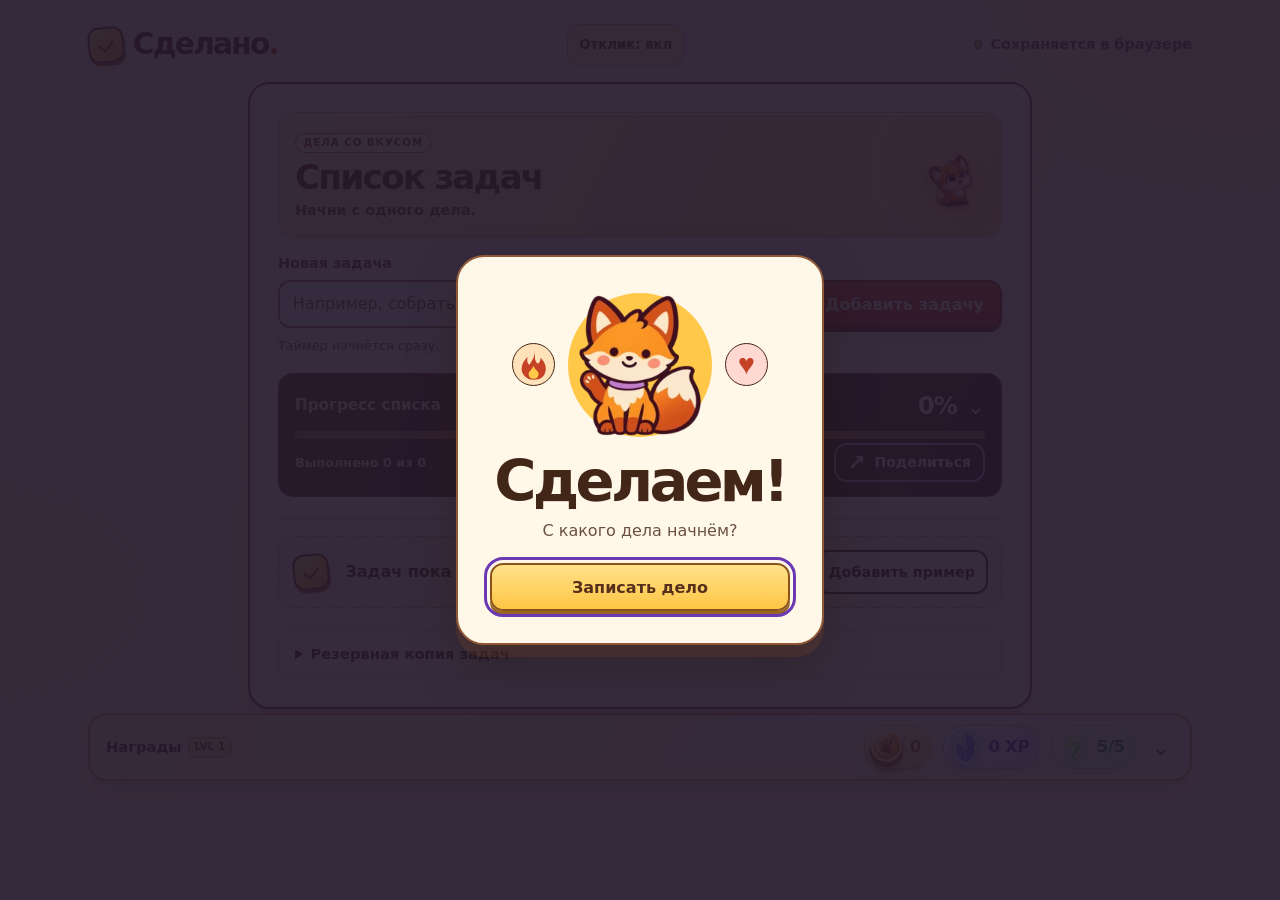
==== commit 7f97a782: "Make real tasks and first win primary; place optional game resources after task board" ====
--- a/index.html
+++ b/index.html
@@ -5,31 +5,31 @@
     <meta name="viewport" content="width=device-width, initial-scale=1">
     <meta name="description" content="«Сделано» — список дел с таймером. Записал задачу — время пошло. Поставил галочку — увидел, сколько времени дело было открыто. Меньше «потом». Больше «готово». Жми и делай!">
     <meta name="theme-color" content="#fff4df">
-    <title>Сделано 2.0 — игровое выполнение задач</title>
-
-    <!-- These tags form the link preview in Telegram, WhatsApp and social feeds. -->
+    <title>Сделано! — одно дело, одна победа</title>
+
+    <!-- No canonical/image URLs until an independent production domain is approved. -->
     <meta property="og:type" content="website">
     <meta property="og:locale" content="ru_RU">
     <meta property="og:site_name" content="Сделано">
 
-    <meta property="og:title" content="Хватит кормить задачи «завтраками». Сделано!">
+    <meta property="og:title" content="Сделано! — одно дело, одна победа">
     <meta property="og:description" content="«Сделано» — список дел с таймером. Записал задачу — время пошло. Поставил галочку — увидел, сколько времени дело было открыто. Меньше «потом». Больше «готово». Жми и делай!">
-    <!-- Stable, publicly accessible JPEG used in Telegram/WhatsApp and social link cards. -->
-
-
-    <meta property="og:image:type" content="image/jpeg">
-    <meta property="og:image:width" content="1200">
-    <meta property="og:image:height" content="630">
-    <meta property="og:image:alt" content="Сделано. ШАГ 1 — ЗАПИШИ ЗАДАЧУ. Время пошло. Жми и делай!">
-    <meta name="twitter:card" content="summary_large_image">
-
-    <meta name="twitter:image:alt" content="Сделано. ШАГ 1 — ЗАПИШИ ЗАДАЧУ. Время пошло. Жми и делай!">
-    <meta name="twitter:title" content="Хватит кормить задачи «завтраками». Сделано!">
+
+
+
+
+
+
+
+
+
+
+    <meta name="twitter:title" content="Сделано! — одно дело, одна победа">
     <meta name="twitter:description" content="«Сделано» — список дел с таймером. Записал задачу — время пошло. Поставил галочку — увидел, сколько времени дело было открыто. Меньше «потом». Больше «готово». Жми и делай!">
     <link rel="stylesheet" href="styles.css?v=cloud-1">
     <link rel="stylesheet" href="game-preview.css?v=pause-alert-1">
     <link rel="stylesheet" href="game-juice.css?v=1">
-    <link rel="stylesheet" href="brand-flavor.css?v=1">
+    <link rel="stylesheet" href="brand-flavor.css?v=mobile-first-win-1">
     <link rel="stylesheet" href="fox-evolution.css?v=1">
     <link rel="stylesheet" href="fox-evolution-art-v2.css?v=1">
     <link rel="stylesheet" href="fox-ceremony.css?v=31">
@@ -52,6 +52,7 @@
     <script src="cloud-merge.js?v=2" defer></script>
     <script src="app.js?v=wallet-2" defer></script>
     <script src="cloud-sync.js?v=2" defer></script>
+    <script type="module" src="engine-lab/shadow-runtime.mjs?v=1"></script>
   </head>
   <body>
     <dialog id="welcome" class="welcome" aria-labelledby="welcome-title" aria-describedby="welcome-detail">
@@ -71,136 +72,6 @@
         <p id="storage-note" class="storage-note"><span aria-hidden="true"></span> Сохраняется в браузере</p>
         <p id="storage-warning" class="storage-warning" role="status" hidden>Сохранение недоступно. Изменения могут исчезнуть после обновления страницы.</p>
       </header>
-
-    <!-- Real XP, coin and energy economy; focus is opt-in and does not block tasks. -->
-    <section id="game-preview" class="game-preview" aria-label="Игровые ресурсы">
-      <button id="game-preview-toggle" class="game-preview-toggle" type="button" aria-expanded="false" aria-controls="game-preview-details">
-        <span class="game-preview-caption"><strong>Награды</strong><small>LVL <span id="game-level-chip">1</span></small></span>
-        <span class="game-preview-resources">
-          <span id="game-coins" class="game-resource game-resource--coins" aria-label="Монеты: 0">
-            <span class="game-resource-icon" aria-hidden="true">
-              <svg viewBox="0 0 44 44" focusable="false"><defs><linearGradient id="sdelano-coin" x1="0" y1="0" x2="1" y2="1"><stop stop-color="#fff5a4"/><stop offset=".46" stop-color="#ffc32f"/><stop offset="1" stop-color="#e77908"/></linearGradient></defs><circle cx="22" cy="22" r="20" fill="#ad610d"/><circle cx="22" cy="20" r="18" fill="url(#sdelano-coin)" stroke="#fff2a2" stroke-width="2"/><circle cx="22" cy="20" r="13.6" fill="none" stroke="#bc7011" stroke-width="1.4"/><circle cx="15.4" cy="17.2" r="2.5" fill="#a55c0b"/><circle cx="21" cy="13.8" r="2.5" fill="#a55c0b"/><circle cx="27" cy="16.1" r="2.5" fill="#a55c0b"/><path d="M15.5 24.5c1-4.8 4-7 6.5-7s6 3 7 7c1.2 4.5-3.2 6.3-6.8 4.4-3.2-1.6-7.7.2-6.7-4.4Z" fill="#a55c0b"/><path d="M9 13c4-6 9-7 13-7" fill="none" stroke="#fff5c4" stroke-width="2" stroke-linecap="round"/></svg>
-            </span>
-            <span class="game-resource-amount">0</span>
-          </span>
-          <span id="game-xp" class="game-resource game-resource--xp" aria-label="Опыт: 0 XP">
-            <span class="game-resource-icon" aria-hidden="true">
-              <svg viewBox="0 0 44 44" focusable="false"><defs><linearGradient id="sdelano-crystal" x1="0" y1="0" x2="1" y2="1"><stop stop-color="#a5faff"/><stop offset=".48" stop-color="#6086fc"/><stop offset="1" stop-color="#9d50ee"/></linearGradient></defs><path d="M22 2 35 13l-3 21-10 8-11-8-3-21Z" fill="url(#sdelano-crystal)" stroke="#e0f7ff" stroke-width="2"/><path d="M22 2v40M8 13l14 8 13-8M11 34l11-13 10 13" stroke="#d7f7ff" stroke-opacity=".65" stroke-width="1.4" fill="none"/><path d="M22 2 8 13l14 8Z" fill="#d3feff" fill-opacity=".55"/><path d="M22 21 35 13l-3 21Z" fill="#473bd4" fill-opacity=".28"/></svg>
-            </span>
-            <span class="game-resource-amount">0 <small>XP</small></span>
-          </span>
-          <span id="game-energy" class="game-resource game-resource--energy" aria-label="Энергия: 5 из 5">
-            <span class="game-resource-icon" aria-hidden="true">
-              <svg viewBox="0 0 44 44" focusable="false"><defs><linearGradient id="sdelano-energy" x1="0" y1="0" x2="1" y2="1"><stop stop-color="#e8ff77"/><stop offset=".55" stop-color="#72eb68"/><stop offset="1" stop-color="#18bd9b"/></linearGradient></defs><path d="M25 2 8 24h13l-3 18 19-27H24Z" fill="url(#sdelano-energy)" stroke="#e9ffcb" stroke-width="2" stroke-linejoin="round"/><path d="M25 8 14 22h12" stroke="#fffbc0" stroke-opacity=".8" stroke-width="2" fill="none" stroke-linecap="round"/></svg>
-            </span>
-            <span class="game-resource-amount">5/5</span>
-          </span>
-        </span>
-        <span class="game-preview-chevron" aria-hidden="true">⌄</span>
-      </button>
-      <div id="game-preview-details" class="game-preview-details" hidden>
-        <div class="game-preview-about">
-          <span class="fox-evolution-figure fox-evolution-portrait" data-fox-stage="cub" aria-hidden="true">
-            <span class="fox-evolution-halo"></span><span class="fox-evolution-tail"></span>
-            <span class="fox-evolution-core">
-              <img src="assets/fox-mascot.webp" alt="" width="52" height="52" loading="lazy">
-              <span class="game-fox-glasses"></span><span class="game-fox-scarf"></span>
-            </span>
-            <span class="fox-evolution-crest"></span>
-          </span>
-          <div>
-            <strong>Награды за реальные дела</strong>
-            <p>Сделал дело — получи монеты и XP. Фокус добавляет опыт, а энергия восстанавливается со временем.</p>
-          </div>
-        </div>
-        <div class="game-level-details"><span id="game-level-label">Уровень 1</span><span id="game-level-counter">0 / 100 XP</span></div>
-        <progress id="game-level-progress" class="game-level-progress" max="100" value="0" aria-label="Опыт к следующему уровню"></progress>
-        <section class="fox-evolution-card" aria-label="Рост лисёнка">
-          <div class="fox-evolution-card-heading">
-            <strong>Лисёнок растёт с тобой</strong>
-            <span id="fox-evolution-stage" class="fox-evolution-stage">Малыш · LVL 1</span>
-          </div>
-          <ol class="fox-evolution-roadmap" aria-label="Четыре стадии взросления">
-            <li class="fox-evolution-milestone" data-stage="cub" data-unlocked="true" data-current="true" aria-current="step">Малыш</li>
-            <li class="fox-evolution-milestone" data-stage="student" data-unlocked="false" data-current="false">Ученик</li>
-            <li class="fox-evolution-milestone" data-stage="hero" data-unlocked="false" data-current="false">Герой</li>
-            <li class="fox-evolution-milestone" data-stage="master" data-unlocked="false" data-current="false">Мастер</li>
-          </ol>
-          <p id="fox-evolution-next" class="fox-evolution-next">До «Ученика» — ещё 250 XP</p>
-          <progress id="fox-evolution-progress" class="fox-evolution-progress" value="0" max="250" aria-label="Прогресс роста лисёнка до стадии Ученик"></progress>
-        </section>
-        <section id="game-focus" class="game-focus" aria-label="Фокус-сессия на 15 минут">
-          <div class="game-focus-heading"><strong>Фокус · 15 минут</strong><span id="game-energy-next">Полный заряд</span></div>
-          <label class="game-energy-caption" for="game-energy-progress">Заряд для фокуса · 1 единица за 60 минут</label>
-          <progress id="game-energy-progress" class="game-energy-progress" value="5" max="5" aria-label="Запас энергии"></progress>
-          <div class="game-focus-meter">
-            <span id="game-focus-timer" class="game-focus-timer" role="timer" aria-label="Оставшееся время">15:00</span>
-            <div class="game-focus-meter-copy"><strong>+5 XP за сессию</strong><span>Максимум 3 бонуса в день</span></div>
-          </div>
-          <progress id="game-focus-progress" class="game-focus-progress" value="0" max="900000" aria-label="Прогресс фокус-сессии"></progress>
-          <div class="game-focus-actions">
-            <button id="game-focus-start" type="button">Начать фокус</button>
-            <button id="game-focus-pause" type="button" hidden>Пауза</button>
-            <button id="game-focus-resume" type="button" hidden>Продолжить</button>
-            <button id="game-focus-claim" type="button" hidden>Забрать +5 XP</button>
-            <button id="game-focus-cancel" type="button" class="game-focus-cancel" hidden>Отменить</button>
-          </div>
-          <p id="game-focus-status" class="game-focus-status" role="status" aria-live="polite">Вкладка должна оставаться открытой. При уходе таймер ставится на паузу.</p>
-          <div class="game-focus-alert-controls">
-            <button id="game-focus-alert-toggle" class="game-focus-alert-toggle" type="button" aria-pressed="false">Уведомление о паузе: выкл</button>
-            <p id="game-focus-alert-detail" class="game-focus-alert-detail" aria-live="polite">Необязательно: один сигнал с оставшимся временем, когда фокус встал на паузу.</p>
-          </div>
-          <p class="game-focus-note">При нулевой энергии список задач работает как обычно. Заряд списывается только при получении бонуса.</p>
-        </section>
-        <details id="game-shop" class="game-shop">
-          <summary><span>Магазин лисёнка</span><span id="game-shop-balance" class="game-shop-wallet">0 монет</span></summary>
-          <div class="game-shop-content">
-            <div class="game-shop-intro">
-              <span class="game-hero-fox game-shop-fox fox-evolution-figure" id="game-shop-fox" data-fox-stage="cub">
-                <span class="fox-evolution-halo" aria-hidden="true"></span><span class="fox-evolution-tail" aria-hidden="true"></span>
-                <span class="fox-evolution-core">
-                  <img src="assets/fox-mascot.webp" width="96" height="96" alt="Лисёнок" loading="lazy">
-                  <span class="game-fox-glasses" aria-hidden="true"></span><span class="game-fox-scarf" aria-hidden="true"></span>
-                </span>
-                <span class="fox-evolution-crest" aria-hidden="true"></span>
-              </span>
-              <p>Выполняй настоящие дела и украшай своего лисёнка. Монеты игровые, все покупки — только за успехи в приложении.</p>
-            </div>
-            <ul class="game-shop-grid" aria-label="Предметы магазина">
-              <li class="game-shop-card" data-item="scarf">
-                <span class="game-shop-icon game-shop-icon--scarf" aria-hidden="true">🧣</span>
-                <span class="game-shop-name">Золотой шарфик</span>
-                <span class="game-shop-card-status">Цена: 50 монет</span>
-                <button class="game-shop-action" type="button">Купить · 50</button>
-              </li>
-              <li class="game-shop-card" data-item="glasses">
-                <span class="game-shop-icon game-shop-icon--glasses" aria-hidden="true">🕶️</span>
-                <span class="game-shop-name">Синие очки</span>
-                <span class="game-shop-card-status">Цена: 100 монет</span>
-                <button class="game-shop-action" type="button">Купить · 100</button>
-              </li>
-              <li class="game-shop-card" data-item="cosmic">
-                <span class="game-shop-icon game-shop-icon--cosmic" aria-hidden="true">🌌</span>
-                <span class="game-shop-name">Космическая тема</span>
-                <span class="game-shop-card-status">Цена: 150 монет</span>
-                <button class="game-shop-action" type="button">Купить · 150</button>
-              </li>
-              <li class="game-shop-card" data-item="sparkle">
-                <span class="game-shop-icon game-shop-icon--sparkle" aria-hidden="true">✨</span>
-                <span class="game-shop-name">Искры победы</span>
-                <span class="game-shop-card-status">Цена: 200 монет</span>
-                <button class="game-shop-action" type="button">Купить · 200</button>
-              </li>
-            </ul>
-            <p id="game-shop-message" class="game-shop-message" role="status" aria-live="polite">Выбирай награду за достигнутые цели. Купленные предметы остаются в коллекции.</p>
-            <p class="game-shop-note">Предмет покупается один раз, затем его можно надевать и снимать без дополнительных списаний.</p>
-          </div>
-        </details>
-        <button id="game-preview-try" class="game-preview-try" type="button">Послушать награду (демо)</button>
-        <p id="game-preview-feedback" class="game-preview-feedback" role="status" aria-live="polite"></p>
-      </div>
-      <p id="fox-evolution-notice" class="fox-evolution-notice" role="status" aria-live="polite" hidden></p>
-    </section>
 
       <main>
         <section id="shared-achievement" class="shared-achievement" aria-labelledby="shared-achievement-heading" hidden>
@@ -215,7 +86,7 @@
               <div>
                 <p class="flavor-kicker">Дела со вкусом</p>
                 <h1 id="page-heading" tabindex="-1">Список задач</h1>
-                <p>Одно дело — одна победа. Прожарим?</p>
+                <p>Начни с одного дела.</p>
               </div>
               <span class="game-hero-fox fox-evolution-figure" data-fox-stage="cub" aria-hidden="true">
                 <span class="fox-evolution-halo"></span><span class="fox-evolution-tail"></span>
@@ -226,6 +97,7 @@
                 <span class="fox-evolution-crest"></span>
               </span>
             </div>
+      <p id="fox-evolution-notice" class="fox-evolution-notice" role="status" aria-live="polite" hidden></p>
             <form id="task-form">
               <label for="task-title">Новая задача</label>
               <div class="form-controls">
@@ -381,6 +253,135 @@
 
 
         </div>
+    <!-- Real XP, coin and energy economy; focus is opt-in and does not block tasks. -->
+    <section id="game-preview" class="game-preview" aria-label="Игровые ресурсы">
+      <button id="game-preview-toggle" class="game-preview-toggle" type="button" aria-expanded="false" aria-controls="game-preview-details">
+        <span class="game-preview-caption"><strong>Награды</strong><small>LVL <span id="game-level-chip">1</span></small></span>
+        <span class="game-preview-resources">
+          <span id="game-coins" class="game-resource game-resource--coins" aria-label="Монеты: 0">
+            <span class="game-resource-icon" aria-hidden="true">
+              <svg viewBox="0 0 44 44" focusable="false"><defs><linearGradient id="sdelano-coin" x1="0" y1="0" x2="1" y2="1"><stop stop-color="#fff5a4"/><stop offset=".46" stop-color="#ffc32f"/><stop offset="1" stop-color="#e77908"/></linearGradient></defs><circle cx="22" cy="22" r="20" fill="#ad610d"/><circle cx="22" cy="20" r="18" fill="url(#sdelano-coin)" stroke="#fff2a2" stroke-width="2"/><circle cx="22" cy="20" r="13.6" fill="none" stroke="#bc7011" stroke-width="1.4"/><circle cx="15.4" cy="17.2" r="2.5" fill="#a55c0b"/><circle cx="21" cy="13.8" r="2.5" fill="#a55c0b"/><circle cx="27" cy="16.1" r="2.5" fill="#a55c0b"/><path d="M15.5 24.5c1-4.8 4-7 6.5-7s6 3 7 7c1.2 4.5-3.2 6.3-6.8 4.4-3.2-1.6-7.7.2-6.7-4.4Z" fill="#a55c0b"/><path d="M9 13c4-6 9-7 13-7" fill="none" stroke="#fff5c4" stroke-width="2" stroke-linecap="round"/></svg>
+            </span>
+            <span class="game-resource-amount">0</span>
+          </span>
+          <span id="game-xp" class="game-resource game-resource--xp" aria-label="Опыт: 0 XP">
+            <span class="game-resource-icon" aria-hidden="true">
+              <svg viewBox="0 0 44 44" focusable="false"><defs><linearGradient id="sdelano-crystal" x1="0" y1="0" x2="1" y2="1"><stop stop-color="#a5faff"/><stop offset=".48" stop-color="#6086fc"/><stop offset="1" stop-color="#9d50ee"/></linearGradient></defs><path d="M22 2 35 13l-3 21-10 8-11-8-3-21Z" fill="url(#sdelano-crystal)" stroke="#e0f7ff" stroke-width="2"/><path d="M22 2v40M8 13l14 8 13-8M11 34l11-13 10 13" stroke="#d7f7ff" stroke-opacity=".65" stroke-width="1.4" fill="none"/><path d="M22 2 8 13l14 8Z" fill="#d3feff" fill-opacity=".55"/><path d="M22 21 35 13l-3 21Z" fill="#473bd4" fill-opacity=".28"/></svg>
+            </span>
+            <span class="game-resource-amount">0 <small>XP</small></span>
+          </span>
+          <span id="game-energy" class="game-resource game-resource--energy" aria-label="Энергия: 5 из 5">
+            <span class="game-resource-icon" aria-hidden="true">
+              <svg viewBox="0 0 44 44" focusable="false"><defs><linearGradient id="sdelano-energy" x1="0" y1="0" x2="1" y2="1"><stop stop-color="#e8ff77"/><stop offset=".55" stop-color="#72eb68"/><stop offset="1" stop-color="#18bd9b"/></linearGradient></defs><path d="M25 2 8 24h13l-3 18 19-27H24Z" fill="url(#sdelano-energy)" stroke="#e9ffcb" stroke-width="2" stroke-linejoin="round"/><path d="M25 8 14 22h12" stroke="#fffbc0" stroke-opacity=".8" stroke-width="2" fill="none" stroke-linecap="round"/></svg>
+            </span>
+            <span class="game-resource-amount">5/5</span>
+          </span>
+        </span>
+        <span class="game-preview-chevron" aria-hidden="true">⌄</span>
+      </button>
+      <div id="game-preview-details" class="game-preview-details" hidden>
+        <div class="game-preview-about">
+          <span class="fox-evolution-figure fox-evolution-portrait" data-fox-stage="cub" aria-hidden="true">
+            <span class="fox-evolution-halo"></span><span class="fox-evolution-tail"></span>
+            <span class="fox-evolution-core">
+              <img src="assets/fox-mascot.webp" alt="" width="52" height="52" loading="lazy">
+              <span class="game-fox-glasses"></span><span class="game-fox-scarf"></span>
+            </span>
+            <span class="fox-evolution-crest"></span>
+          </span>
+          <div>
+            <strong>Награды за реальные дела</strong>
+            <p>Сделал дело — получи монеты и XP. Фокус добавляет опыт, а энергия восстанавливается со временем.</p>
+          </div>
+        </div>
+        <div class="game-level-details"><span id="game-level-label">Уровень 1</span><span id="game-level-counter">0 / 100 XP</span></div>
+        <progress id="game-level-progress" class="game-level-progress" max="100" value="0" aria-label="Опыт к следующему уровню"></progress>
+        <section class="fox-evolution-card" aria-label="Рост лисёнка">
+          <div class="fox-evolution-card-heading">
+            <strong>Лисёнок растёт с тобой</strong>
+            <span id="fox-evolution-stage" class="fox-evolution-stage">Малыш · LVL 1</span>
+          </div>
+          <ol class="fox-evolution-roadmap" aria-label="Четыре стадии взросления">
+            <li class="fox-evolution-milestone" data-stage="cub" data-unlocked="true" data-current="true" aria-current="step">Малыш</li>
+            <li class="fox-evolution-milestone" data-stage="student" data-unlocked="false" data-current="false">Ученик</li>
+            <li class="fox-evolution-milestone" data-stage="hero" data-unlocked="false" data-current="false">Герой</li>
+            <li class="fox-evolution-milestone" data-stage="master" data-unlocked="false" data-current="false">Мастер</li>
+          </ol>
+          <p id="fox-evolution-next" class="fox-evolution-next">До «Ученика» — ещё 250 XP</p>
+          <progress id="fox-evolution-progress" class="fox-evolution-progress" value="0" max="250" aria-label="Прогресс роста лисёнка до стадии Ученик"></progress>
+        </section>
+        <section id="game-focus" class="game-focus" aria-label="Фокус-сессия на 15 минут">
+          <div class="game-focus-heading"><strong>Фокус · 15 минут</strong><span id="game-energy-next">Полный заряд</span></div>
+          <label class="game-energy-caption" for="game-energy-progress">Заряд для фокуса · 1 единица за 60 минут</label>
+          <progress id="game-energy-progress" class="game-energy-progress" value="5" max="5" aria-label="Запас энергии"></progress>
+          <div class="game-focus-meter">
+            <span id="game-focus-timer" class="game-focus-timer" role="timer" aria-label="Оставшееся время">15:00</span>
+            <div class="game-focus-meter-copy"><strong>+5 XP за сессию</strong><span>Максимум 3 бонуса в день</span></div>
+          </div>
+          <progress id="game-focus-progress" class="game-focus-progress" value="0" max="900000" aria-label="Прогресс фокус-сессии"></progress>
+          <div class="game-focus-actions">
+            <button id="game-focus-start" type="button">Начать фокус</button>
+            <button id="game-focus-pause" type="button" hidden>Пауза</button>
+            <button id="game-focus-resume" type="button" hidden>Продолжить</button>
+            <button id="game-focus-claim" type="button" hidden>Забрать +5 XP</button>
+            <button id="game-focus-cancel" type="button" class="game-focus-cancel" hidden>Отменить</button>
+          </div>
+          <p id="game-focus-status" class="game-focus-status" role="status" aria-live="polite">Вкладка должна оставаться открытой. При уходе таймер ставится на паузу.</p>
+          <div class="game-focus-alert-controls">
+            <button id="game-focus-alert-toggle" class="game-focus-alert-toggle" type="button" aria-pressed="false">Уведомление о паузе: выкл</button>
+            <p id="game-focus-alert-detail" class="game-focus-alert-detail" aria-live="polite">Необязательно: один сигнал с оставшимся временем, когда фокус встал на паузу.</p>
+          </div>
+          <p class="game-focus-note">При нулевой энергии список задач работает как обычно. Заряд списывается только при получении бонуса.</p>
+        </section>
+        <details id="game-shop" class="game-shop">
+          <summary><span>Магазин лисёнка</span><span id="game-shop-balance" class="game-shop-wallet">0 монет</span></summary>
+          <div class="game-shop-content">
+            <div class="game-shop-intro">
+              <span class="game-hero-fox game-shop-fox fox-evolution-figure" id="game-shop-fox" data-fox-stage="cub">
+                <span class="fox-evolution-halo" aria-hidden="true"></span><span class="fox-evolution-tail" aria-hidden="true"></span>
+                <span class="fox-evolution-core">
+                  <img src="assets/fox-mascot.webp" width="96" height="96" alt="Лисёнок" loading="lazy">
+                  <span class="game-fox-glasses" aria-hidden="true"></span><span class="game-fox-scarf" aria-hidden="true"></span>
+                </span>
+                <span class="fox-evolution-crest" aria-hidden="true"></span>
+              </span>
+              <p>Выполняй настоящие дела и украшай своего лисёнка. Монеты игровые, все покупки — только за успехи в приложении.</p>
+            </div>
+            <ul class="game-shop-grid" aria-label="Предметы магазина">
+              <li class="game-shop-card" data-item="scarf">
+                <span class="game-shop-icon game-shop-icon--scarf" aria-hidden="true">🧣</span>
+                <span class="game-shop-name">Золотой шарфик</span>
+                <span class="game-shop-card-status">Цена: 50 монет</span>
+                <button class="game-shop-action" type="button">Купить · 50</button>
+              </li>
+              <li class="game-shop-card" data-item="glasses">
+                <span class="game-shop-icon game-shop-icon--glasses" aria-hidden="true">🕶️</span>
+                <span class="game-shop-name">Синие очки</span>
+                <span class="game-shop-card-status">Цена: 100 монет</span>
+                <button class="game-shop-action" type="button">Купить · 100</button>
+              </li>
+              <li class="game-shop-card" data-item="cosmic">
+                <span class="game-shop-icon game-shop-icon--cosmic" aria-hidden="true">🌌</span>
+                <span class="game-shop-name">Космическая тема</span>
+                <span class="game-shop-card-status">Цена: 150 монет</span>
+                <button class="game-shop-action" type="button">Купить · 150</button>
+              </li>
+              <li class="game-shop-card" data-item="sparkle">
+                <span class="game-shop-icon game-shop-icon--sparkle" aria-hidden="true">✨</span>
+                <span class="game-shop-name">Искры победы</span>
+                <span class="game-shop-card-status">Цена: 200 монет</span>
+                <button class="game-shop-action" type="button">Купить · 200</button>
+              </li>
+            </ul>
+            <p id="game-shop-message" class="game-shop-message" role="status" aria-live="polite">Выбирай награду за достигнутые цели. Купленные предметы остаются в коллекции.</p>
+            <p class="game-shop-note">Предмет покупается один раз, затем его можно надевать и снимать без дополнительных списаний.</p>
+          </div>
+        </details>
+        <button id="game-preview-try" class="game-preview-try" type="button">Послушать награду (демо)</button>
+        <p id="game-preview-feedback" class="game-preview-feedback" role="status" aria-live="polite"></p>
+      </div>
+    </section>
+
       </main>
     </div>
 
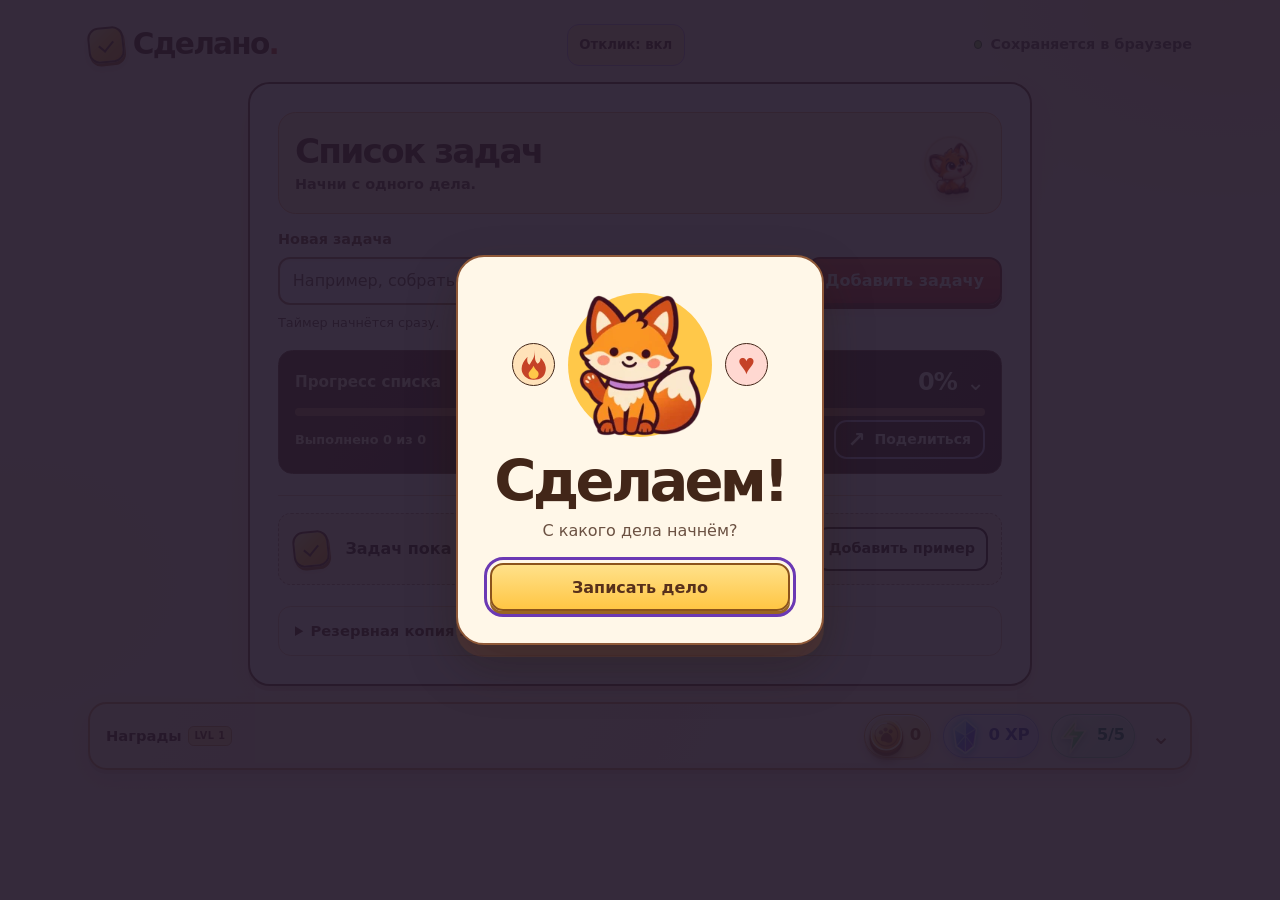
==== commit 6ab6244e: "Refresh first-three-win assets and concise third-win copy" ====
--- a/index.html
+++ b/index.html
@@ -29,7 +29,7 @@
     <link rel="stylesheet" href="styles.css?v=cloud-1">
     <link rel="stylesheet" href="game-preview.css?v=pause-alert-1">
     <link rel="stylesheet" href="game-juice.css?v=1">
-    <link rel="stylesheet" href="brand-flavor.css?v=mobile-first-win-1">
+    <link rel="stylesheet" href="brand-flavor.css?v=first-three-wins-1">
     <link rel="stylesheet" href="fox-evolution.css?v=1">
     <link rel="stylesheet" href="fox-evolution-art-v2.css?v=1">
     <link rel="stylesheet" href="fox-ceremony.css?v=31">
@@ -50,7 +50,7 @@
     <script src="backup.js?v=2" defer></script>
     <script src="cloud-config.js?v=1" defer></script>
     <script src="cloud-merge.js?v=2" defer></script>
-    <script src="app.js?v=wallet-2" defer></script>
+    <script src="app.js?v=first-three-wins-1" defer></script>
     <script src="cloud-sync.js?v=2" defer></script>
     <script type="module" src="engine-lab/shadow-runtime.mjs?v=1"></script>
   </head>
@@ -146,7 +146,7 @@
               <p class="three-steps-kicker">ДОСТИЖЕНИЕ ОТКРЫТО</p>
               <div class="three-steps-number" aria-hidden="true">3</div>
               <h3 id="three-steps-title">3 ШАГА СДЕЛАНО!</h3>
-              <p class="three-steps-description">Теперь твой рекорд — три готовых дела.</p>
+              <p class="three-steps-description">Три дела — твой новый рекорд. Ты набрал ритм!</p>
               <div class="three-steps-actions">
                 <button id="three-steps-next" class="three-steps-next" type="button">Следующий шаг</button>
                 <button id="three-steps-share" class="three-steps-share" type="button">Поделиться достижением</button>
--- a/brand-flavor.css
+++ b/brand-flavor.css
@@ -343,3 +343,45 @@
   .add-button, .game-shop-action, .task, .game-resource { transition: none !important; }
   .add-button:active { transform: none; }
 }
+
+/* Mobile first-win hierarchy: one real task first, rewards second. */
+.mini-hero .flavor-kicker { display: none; }
+.mini-hero { min-height: 5rem; background: #ffedc4; box-shadow: none; }
+.mini-hero::before { content: none; }
+.mini-hero p:not(.flavor-kicker) { font-weight: 650; }
+#game-preview { margin-block: 1rem; }
+#first-win-title, #three-steps-title { line-height: 1.2; text-wrap: balance; }
+#first-win-card, #three-steps-card { position: relative; }
+#first-win-title { padding-inline-end: 3rem; min-height: 2.6rem; }
+#first-win-card::after {
+  content: ""; position: absolute; inset-block-start: .65rem; inset-inline-end: .65rem;
+  width: 2.8rem; height: 2.8rem; pointer-events: none;
+  background: url("assets/fox-mascot.webp") center / contain no-repeat;
+}
+#first-win-next, #three-steps-next { min-height: 44px; }
+#first-win-share, #three-steps-share { min-height: 44px; }
+
+/* First Three Wins: distinct milestone emphasis without new panels or motion. */
+#next-action[data-second-step] { position: relative; }
+#next-action[data-second-step] #next-step {
+  padding-inline-end: 3rem;
+  min-height: 2.8rem;
+  display: flex;
+  align-items: center;
+}
+#next-action[data-second-step]::after,
+#three-steps-card::after {
+  content: "";
+  position: absolute;
+  pointer-events: none;
+  background: url("assets/fox-mascot.webp") center / contain no-repeat;
+}
+#next-action[data-second-step]::after {
+  inset-block-start: .65rem; inset-inline-end: .65rem;
+  width: 2.8rem; height: 2.8rem;
+}
+#three-steps-card::after {
+  inset-block-start: 2.2rem; inset-inline-end: 1rem;
+  width: clamp(3.5rem, 16vw, 5.5rem); height: clamp(3.5rem, 16vw, 5.5rem);
+}
+#three-steps-card .three-steps-number { padding-inline-end: 6rem; }
